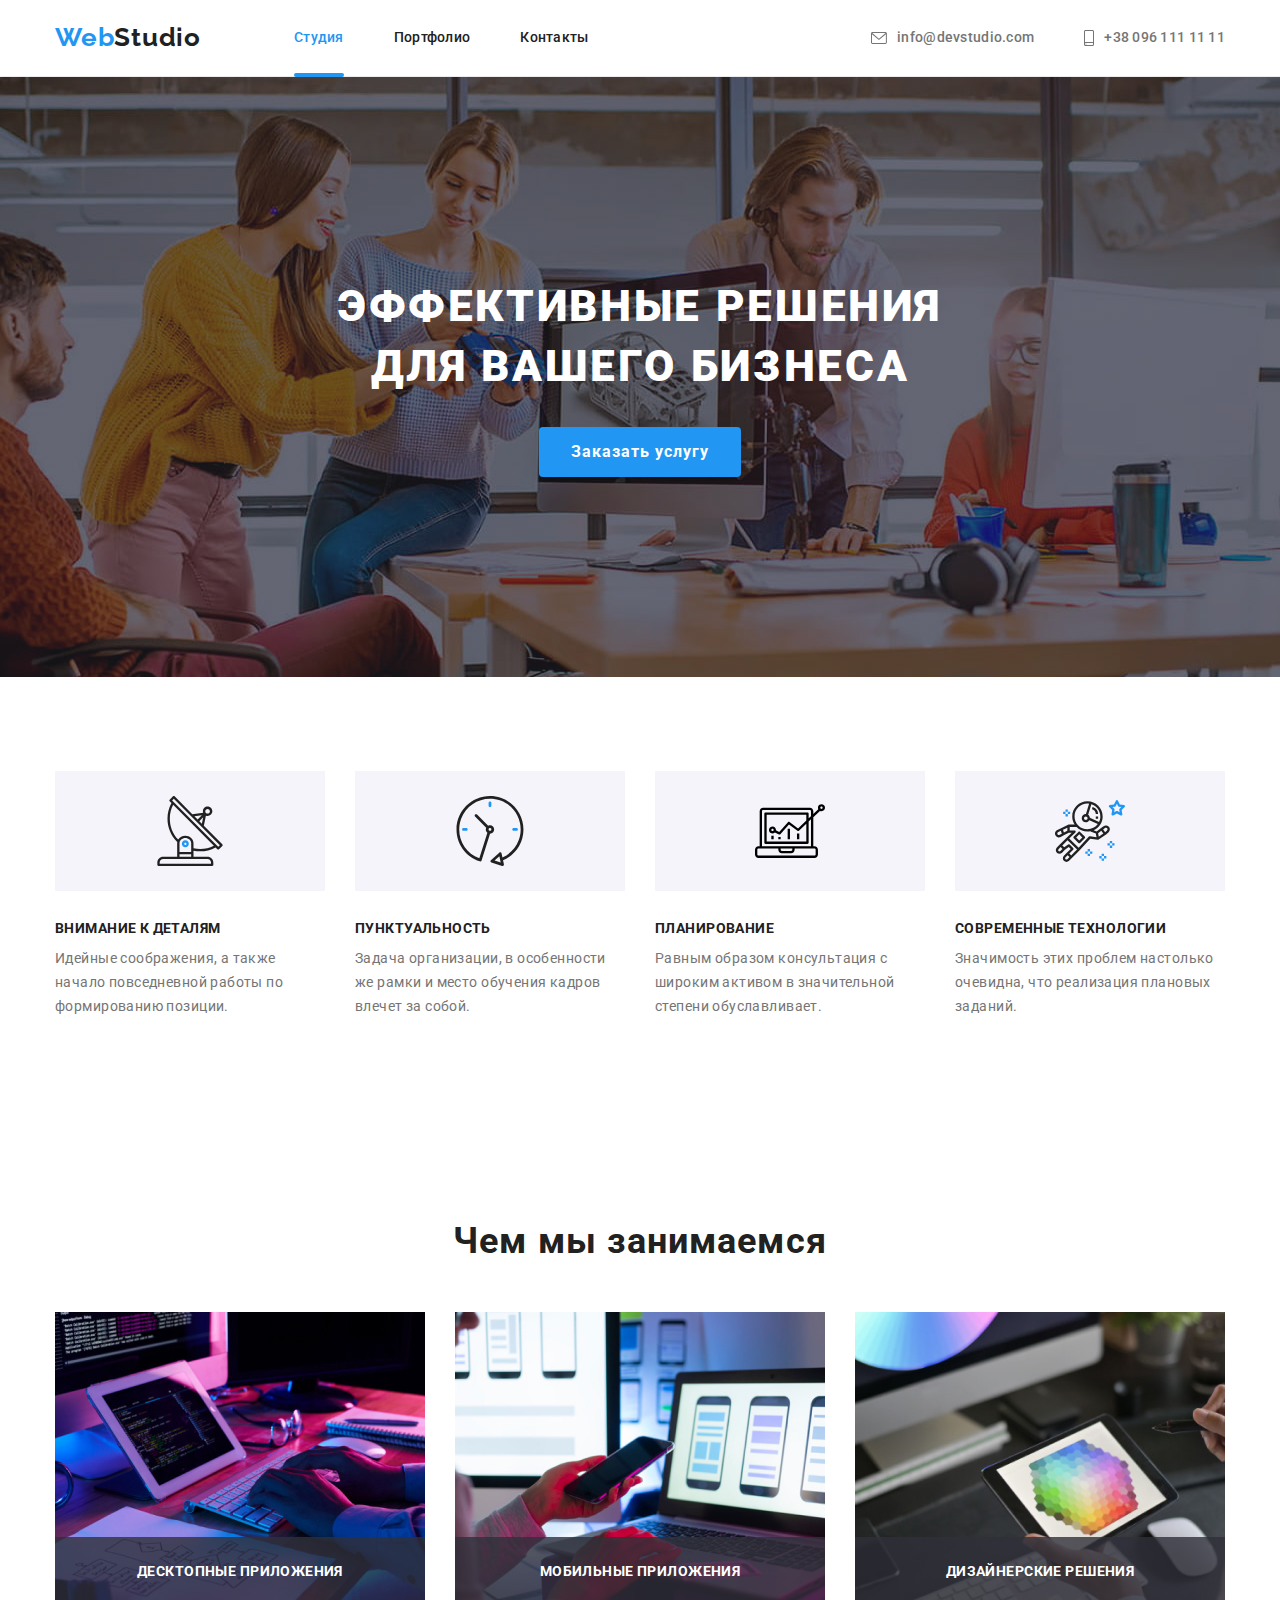
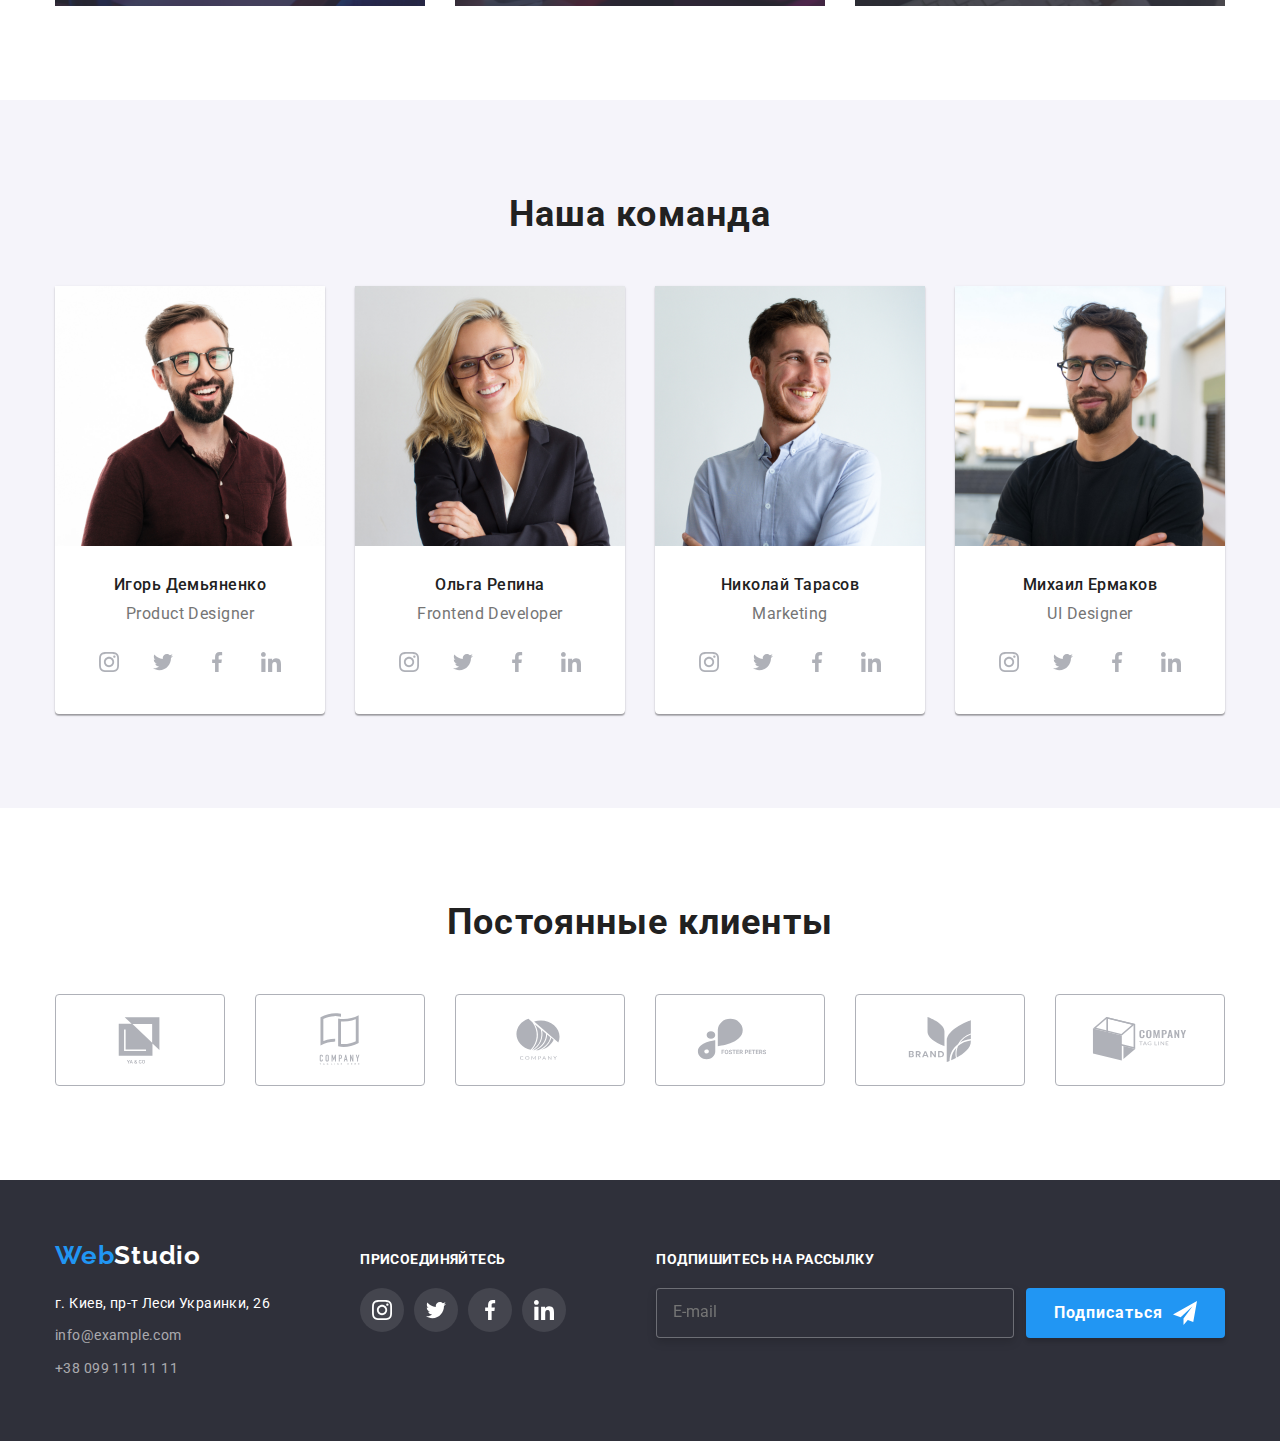
==== index.html @ 3c1f1d83 "Change 2" ====
<!DOCTYPE html>
<html lang="ru">
  <head>
    <meta charset="UTF-8" />
    <meta http-equiv="X-UA-Compatible" content="IE=edge" />
    <meta name="viewport" content="width=device-width, initial-scale=1.0" />

    <title>Web Studio</title>
    <link
      href="https://fonts.googleapis.com/css2?family=Raleway:wght@700&family=Roboto:wght@400;500;700;900&display=swap"
      rel="stylesheet"
    />
    <link rel="preconnect" href="https://fonts.gstatic.com" crossorigin />
    <link
      rel="stylesheet"
      href="https://cdnjs.cloudflare.com/ajax/libs/modern-normalize/1.0.0/modern-normalize.min.css"
    />
    <link rel="stylesheet" href="./style/style.css" />
  </head>
  <body>
    <!--Шапка сайту-->
    <header class="header">
      <div class="container container-header">
        <nav class="header-nav">
          <a class="header-nav__logo" href="./index.html"
            ><span class="header-nav_accent">Web</span>Studio</a
          >
          <ul class="header-menu__list">
            <li class="header-menu__item">
              <a
                class="header-menu__link header-menu__link--current"
                href="./index.html"
                >Студия</a
              >
            </li>
            <li class="header-menu__item">
              <a class="header-menu__link" href="./portfolio.html">Портфолио</a>
            </li>
            <li class="header-menu__item">
              <a class="header-menu__link" href="">Контакты</a>
            </li>
          </ul>
        </nav>
        <ul class="header-contacts">
          <li class="headers-contacts__item">
            <a class="headers-contacts__link" href="mailto:info@devstudio.com">
              <svg class="headers-contacts__icon" width="16px" height="12px">
                <use href="./images/sprite.svg#icon-envelope"></use>
              </svg>
              info@devstudio.com
            </a>
          </li>
          <li class="headers-contacts__item">
            <a class="headers-contacts__link" href="tel:+380961111111">
              <svg class="headers-contacts__icon" width="10" height="16">
                <use href="./images/sprite.svg#icon-smartphone"></use>
              </svg>
              +38 096 111 11 11
            </a>
          </li>
        </ul>
      </div>
    </header>
    <!--Контентная часть сайту-->
    <main>
      <!--Hero-->
      <section class="section-hero">
        <div class="container">
          <h1 class="hero__title">
            Эффективные решения<br />
            для вашего бизнеса
          </h1>
          <button data-modal-open class="hero__button" type="button">
            Заказать услугу
          </button>
        </div>
      </section>
      <!--Особенности-->
      <section class="section features">
        <div class="container">
          <h2 class="features__title features__title--hidden">Особенности</h2>
          <ul class="features-list">
            <li class="features-list__item">
              <div class="container-wrapper">
                <svg class="container-wrapper__icon" width="70px" height="70px">
                  <use href="./images/sprite.svg#icon-antenna"></use>
                </svg>
              </div>
              <h3 class="features-list__title">Внимание к деталям</h3>
              <p class="features-list__description">
                Идейные соображения, а также начало повседневной работы по
                формированию позиции.
              </p>
            </li>
            <li class="features-list__item">
              <div class="container-wrapper">
                <svg class="container-wrapper__icon" width="70px" height="70px">
                  <use href="./images/sprite.svg#icon-clock"></use>
                </svg>
              </div>
              <h3 class="features-list__title">Пунктуальность</h3>
              <p class="features-list__description">
                Задача организации, в особенности же рамки и место обучения
                кадров влечет за собой.
              </p>
            </li>
            <li class="features-list__item">
              <div class="container-wrapper">
                <svg class="container-wrapper__icon" width="70px" height="70px">
                  <use href="./images/sprite.svg#icon-diagram"></use>
                </svg>
              </div>
              <h3 class="features-list__title">Планирование</h3>
              <p class="features-list__description">
                Равным образом консультация с широким активом в значительной
                степени обуславливает.
              </p>
            </li>
            <li class="features-list__item">
              <div class="container-wrapper">
                <svg class="container-wrapper__icon" width="70px" height="70px">
                  <use href="./images/sprite.svg#icon-astronaut"></use>
                </svg>
              </div>
              <h3 class="features-list__title">Современные технологии</h3>
              <p class="features-list__description">
                Значимость этих проблем настолько очевидна, что реализация
                плановых заданий.
              </p>
            </li>
          </ul>
        </div>
      </section>
      <!--Чем мы занимаемся-->
      <section class="section activity">
        <div class="container">
          <h2 class="activity__title">Чем мы занимаемся</h2>
          <ul class="activity-list">
            <li class="activity-list__item">
              <div class="activity-list__wrapper">
                <img
                  class="activity-list__thumb"
                  src="./images/box1.jpg"
                  alt="верстка сайту"
                  width="370"
                />
                <p class="activity-list__text">Десктопные приложения</p>
              </div>
            </li>
            <li class="activity-list__item">
              <div class="activity-list__wrapper">
                <img
                  class="activity-list__thumb"
                  src="./images/box2.jpg"
                  alt="адаптивність сайту"
                  width="370"
                />
                <p class="activity-list__text">Мобильные приложения</p>
              </div>
            </li>
            <li class="activity-list__item">
              <div class="activity-list__wrapper">
                <img
                  class="activity-list__thumb"
                  src="./images/box3.jpg"
                  alt="дизайн сайту"
                  width="370"
                />
                <p class="activity-list__text">Дизайнерские решения</p>
              </div>
            </li>
          </ul>
        </div>
      </section>
      <!--Наша команда-->
      <section class="section team">
        <div class="container">
          <h2 class="team__title">Наша команда</h2>
          <ul class="team-members-list">
            <li class="team-members-list__item">
              <img
                src="./images/employee1.jpg"
                alt="Перший працівник"
                width="270"
                class="team-members-list__pic"
              />
              <div class="team-members-information-block">
                <h3 class="team-members-information-block__name">
                  Игорь Демьяненко
                </h3>
                <p class="team-members-information-block__pos">
                  Product Designer
                </p>
                <ul class="team-members-social-net-list">
                  <li class="team-members-social-net-list__item">
                    <a class="team-members-social-net-list__link" href="#">
                      <svg class="team-members-social-net-list__icon">
                        <use href="./images/sprite.svg#icon-instagram"></use>
                      </svg>
                    </a>
                  </li>
                  <li class="team-members-social-net-list__item">
                    <a class="team-members-social-net-list__link" href="#">
                      <svg class="team-members-social-net-list__icon">
                        <use href="./images/sprite.svg#icon-twitter"></use>
                      </svg>
                    </a>
                  </li>
                  <li class="team-members-social-net-list__item">
                    <a class="team-members-social-net-list__link" href="#">
                      <svg class="team-members-social-net-list__icon">
                        <use href="./images/sprite.svg#icon-facebook"></use>
                      </svg>
                    </a>
                  </li>
                  <li class="team-members-social-net-list__item">
                    <a class="team-members-social-net-list__link" href="#">
                      <svg class="team-members-social-net-list__icon">
                        <use href="./images/sprite.svg#icon-linkedin"></use>
                      </svg>
                    </a>
                  </li>
                </ul>
              </div>
            </li>
            <li class="team-members-list__item">
              <img
                src="./images/employee2.jpg"
                alt="Другий працівник"
                width="270"
                class="team-members-list__pic"
              />
              <div class="team-members-information-block">
                <h3 class="team-members-information-block__name">
                  Ольга Репина
                </h3>
                <p class="team-members-information-block__pos">
                  Frontend Developer
                </p>
                <ul class="team-members-social-net-list">
                  <li class="team-members-social-net-list__item">
                    <a class="team-members-social-net-list__link" href="#">
                      <svg class="team-members-social-net-list__icon">
                        <use href="./images/sprite.svg#icon-instagram"></use>
                      </svg>
                    </a>
                  </li>
                  <li class="team-members-social-net-list__item">
                    <a class="team-members-social-net-list__link" href="#">
                      <svg class="team-members-social-net-list__icon">
                        <use href="./images/sprite.svg#icon-twitter"></use>
                      </svg>
                    </a>
                  </li>
                  <li class="team-members-social-net-list__item">
                    <a class="team-members-social-net-list__link" href="#">
                      <svg class="team-members-social-net-list__icon">
                        <use href="./images/sprite.svg#icon-facebook"></use>
                      </svg>
                    </a>
                  </li>
                  <li class="team-members-social-net-list__item">
                    <a class="team-members-social-net-list__link" href="#">
                      <svg class="team-members-social-net-list__icon">
                        <use href="./images/sprite.svg#icon-linkedin"></use>
                      </svg>
                    </a>
                  </li>
                </ul>
              </div>
            </li>
            <li class="team-members-list__item">
              <img
                src="./images/employee3.jpg"
                alt="Третій працівник"
                width="270"
                class="team-members-list__pic"
              />
              <div class="team-members-information-block">
                <h3 class="team-members-information-block__name">
                  Николай Тарасов
                </h3>
                <p class="team-members-information-block__pos">Marketing</p>
                <ul class="team-members-social-net-list">
                  <li class="team-members-social-net-list__item">
                    <a class="team-members-social-net-list__link" href="#">
                      <svg class="team-members-social-net-list__icon">
                        <use href="./images/sprite.svg#icon-instagram"></use>
                      </svg>
                    </a>
                  </li>
                  <li class="team-members-social-net-list__item">
                    <a class="team-members-social-net-list__link" href="#">
                      <svg class="team-members-social-net-list__icon">
                        <use href="./images/sprite.svg#icon-twitter"></use>
                      </svg>
                    </a>
                  </li>
                  <li class="team-members-social-net-list__item">
                    <a class="team-members-social-net-list__link" href="#">
                      <svg class="team-members-social-net-list__icon">
                        <use href="./images/sprite.svg#icon-facebook"></use>
                      </svg>
                    </a>
                  </li>
                  <li class="team-members-social-net-list__item">
                    <a class="team-members-social-net-list__link" href="#">
                      <svg class="team-members-social-net-list__icon">
                        <use href="./images/sprite.svg#icon-linkedin"></use>
                      </svg>
                    </a>
                  </li>
                </ul>
              </div>
            </li>
            <li class="team-members-list__item">
              <img
                src="./images/employee4.jpg"
                alt="Четвертий працівник"
                width="270"
                class="team-members-list__pic"
              />
              <div class="team-members-information-block">
                <h3 class="team-members-information-block__name">
                  Михаил Ермаков
                </h3>
                <p class="team-members-information-block__pos">UI Designer</p>
                <ul class="team-members-social-net-list">
                  <li class="team-members-social-net-list__item">
                    <a class="team-members-social-net-list__link" href="#">
                      <svg class="team-members-social-net-list__icon">
                        <use href="./images/sprite.svg#icon-instagram"></use>
                      </svg>
                    </a>
                  </li>
                  <li class="team-members-social-net-list__item">
                    <a class="team-members-social-net-list__link" href="#">
                      <svg class="team-members-social-net-list__icon">
                        <use href="./images/sprite.svg#icon-twitter"></use>
                      </svg>
                    </a>
                  </li>
                  <li class="team-members-social-net-list__item">
                    <a class="team-members-social-net-list__link" href="#">
                      <svg class="team-members-social-net-list__icon">
                        <use href="./images/sprite.svg#icon-facebook"></use>
                      </svg>
                    </a>
                  </li>
                  <li class="team-members-social-net-list__item">
                    <a class="team-members-social-net-list__link" href="#">
                      <svg class="team-members-social-net-list__icon">
                        <use href="./images/sprite.svg#icon-linkedin"></use>
                      </svg>
                    </a>
                  </li>
                </ul>
              </div>
            </li>
          </ul>
        </div>
      </section>
      <!-- Постоянные клиенты -->
      <section class="section clients">
        <div class="container">
          <h2 class="clients__title">Постоянные клиенты</h2>
          <ul class="clients-list">
            <li class="client-list__item">
              <a class="client-list__link" href="#">
                <svg class="client-list__icon" width="106px" height="60px">
                  <use href="./images/sprite.svg#icon-Logo-1"></use>
                </svg>
              </a>
            </li>
            <li class="client-list__item">
              <a class="client-list__link" href="#">
                <svg class="client-list__icon" width="106px" height="60px">
                  <use href="./images/sprite.svg#icon-Logo-2"></use>
                </svg>
              </a>
            </li>
            <li class="client-list__item">
              <a class="client-list__link" href="#">
                <svg class="client-list__icon" width="106px" height="60px">
                  <use href="./images/sprite.svg#icon-Logo-3"></use>
                </svg>
              </a>
            </li>
            <li class="client-list__item">
              <a class="client-list__link" href="#">
                <svg class="client-list__icon" width="106px" height="60px">
                  <use href="./images/sprite.svg#icon-Logo-4"></use>
                </svg>
              </a>
            </li>
            <li class="client-list__item">
              <a class="client-list__link" href="#">
                <svg class="client-list__icon" width="106px" height="60px">
                  <use href="./images/sprite.svg#icon-Logo-5"></use>
                </svg>
              </a>
            </li>
            <li class="client-list__item">
              <a class="client-list__link" href="#">
                <svg class="client-list__icon" width="106px" height="60px">
                  <use href="./images/sprite.svg#icon-Logo-6"></use>
                </svg>
              </a>
            </li>
          </ul>
        </div>
      </section>
    </main>
    <!-- Футер -->
    <footer>
      <div class="container footer-container">
        <div class="footer-contacts">
          <a class="footer-logo" href="./index.html"><span>Web</span>Studio</a>
          <address class="footer-adress">
            <a
              class="footer-adress-link"
              href="https://www.google.com/maps/place/%D0%B1%D1%83%D0%BB%D1%8C%D0%B2%D0%B0%D1%80+%D0%9B%D0%B5%D1%81%D1%96+%D0%A3%D0%BA%D1%80%D0%B0%D1%97%D0%BD%D0%BA%D0%B8,+26,+%D0%9A%D0%B8%D1%97%D0%B2,+%D0%A3%D0%BA%D1%80%D0%B0%D1%97%D0%BD%D0%B0,+02000/@50.4262439,30.5374973,17.52z/data=!4m5!3m4!1s0x40d4cf0e033ecbe9:0x57a4dffefec77da0!8m2!3d50.4265807!4d30.5383858"
              target="_blank"
            >
              г. Киев, пр-т Леси Украинки, 26</a
            >
          </address>
          <ul class="footer-list">
            <li class="footer-item">
              <a class="footer-email" href="mailto:info@example.com"
                >info@example.com</a
              >
            </li>
            <li class="footer-item">
              <a class="footer-tel" href="tel:+380991111111"
                >+38 099 111 11 11</a
              >
            </li>
          </ul>
        </div>
        <div class="footer-social-container">
          <h2 class="footer-social-title">Присоединяйтесь</h2>
          <ul class="footer-contacts-list">
            <li class="footer-icon">
              <a href="#">
                <svg class="insta-footer">
                  <use href="./images/sprite.svg#icon-instagram"></use>
                </svg>
              </a>
            </li>
            <li class="footer-icon">
              <a href="#">
                <svg class="twit-footer">
                  <use href="./images/sprite.svg#icon-twitter"></use>
                </svg>
              </a>
            </li>
            <li class="footer-icon">
              <a href="#">
                <svg class="fb-footer">
                  <use href="./images/sprite.svg#icon-facebook"></use>
                </svg>
              </a>
            </li>
            <li class="footer-icon">
              <a href="#">
                <svg class="link-footer">
                  <use href="./images/sprite.svg#icon-linkedin"></use>
                </svg>
              </a>
            </li>
          </ul>
        </div>
        <div class="footer-form-container">
          <form name="newsletter-form" class="footer-form">
            <strong class="footer-title-email">Подпишитесь на рассылку</strong>
            <div class="input-submit-container">
              <input
                class="footer-form-input"
                id="email"
                type="email"
                name="mail"
                placeholder="E-mail"
              />
              <button type="submit" class="footer-form-button">
                Подписаться
                <svg class="footer-form-svg" width="24px" height="24px">
                  <use href="./images/sprite.svg#icon-send"></use>
                </svg>
              </button>
            </div>
          </form>
        </div>
      </div>
    </footer>
    <div data-modal class="backdrop is-hidden">
      <div class="backdrop-modal">
        <button data-modal-close class="backdrop-close-button">
          <svg class="backdrop-modal-close-icon" width="18px" height="18px">
            <use href="./images/sprite.svg#icon-close-icon"></use>
          </svg>
        </button>
        <form class="modal-form" name="modal-form">
          <strong class="modal-form-title">
            Оставьте свои данные, мы вам перезвоним
          </strong>
          <div class="form-field">
            <label for="name" class="modal-form-label">Имя</label>
            <input class="name-form" type="text" name="name" id="name" />
            <svg class="modal-svg-person" width="18px" height="18px">
              <use href="./images/sprite.svg#icon-person-modal"></use>
            </svg>
          </div>
          <div class="form-field">
            <label for="tel" class="modal-form-label">Телефон</label>
            <input class="tel-form" type="tel" name="telephone" id="tel" />
            <svg class="modal-svg-tel" width="18px" height="18px">
              <use href="./images/sprite.svg#icon-phone-modal"></use>
            </svg>
          </div>
          <div class="form-field">
            <label for="mail" class="modal-form-label">Почта</label>
            <input class="email-form" type="email" name="email" id="mail" />
            <svg class="modal-svg-email" width="18px" height="18px">
              <use href="./images/sprite.svg#icon-email-modal"></use>
            </svg>
          </div>
          <div class="form-field">
            <label for="comment" class="modal-form-label">Коментарий</label>
            <textarea
              name="comment"
              rows="5"
              placeholder="Введите текст"
              id="comment"
              class="modal-form-textarea"
            ></textarea>
          </div>
          <div class="modal-form-checkbox">
            <label class="checkbox-policy-agreement">
              <input class="checkbox-policy" type="checkbox" name="policy" />
              <svg class="checkbox-icon-svg" width="16px" height="15px">
                <use href="./images/sprite.svg#icon-check"></use>
              </svg>
              Соглашаюсь с рассылкой и принимаю&nbsp;
              <a class="policy-agreement-link" href="#"> Условия договора</a>
            </label>
          </div>
          <button type="submit" class="modal-form-button">Отправить</button>
        </form>
      </div>
    </div>
    <script src="./js/modal.js"></script>
  </body>
</html>
---- style/style.css ----
html {
    box-sizing: border-box;
}

*,
*::after,
*::before {
    box-sizing: inherit;
}

/* Стили для обнуления верхних отступов у элементов */
h1,
h2,
h3,
h4,
h5,
h6,
p {
    margin-top: 0;
}

/* Класс для обнуления базовых свойств у списков (ul) */
ul {
    list-style: none;
    padding-left: 0;
    margin: 0;
}

/* Класс для обнуления базовых свойств у ссылок */
a {
    text-decoration: none;
    color: inherit;
}

/* Свойства для корректного отображения картинок */
img {
    display: block;
    max-width: 100%;
    height: auto;
}

/* Свойства для обнуления курсива у address */
address {
    font-style: normal;
}
  
:root{
    --main-txt-color: #212121;
    --dark-blue-txt-color: #0f4877;
    --light-blue-txt-color: #2196F3;
    --medium-light-blue-color: #188ce8;
    --grey-color: #757575;
    --white-color: #ffffff;
    --dark-white-color: #cecece;
    --dark-grey-color: #2F303A;
    --light-grey-color: #f5f4fA;
    --container-width: 1200px;
    --svg-color: #afb1b8;
    --black-color: #000000;
    --transition-timing-function: cubic-bezier(0.4, 0, 0.2, 1);
    --overlay-potfolio-card-bg-color: rgba(33, 150, 243, 0.9);
}

body{
    font-family:'Roboto', 'Verdana';
    color: var(--main-txt-color);
}

/* GLOBAL SECTION */

.section {
    padding: 94px 0;
}

/* GLOBAL CONTAINER */

.container{
    width: var(--container-width);
    margin: 0 auto;
    padding: 0 15px;
}

/* HEADER */

.header{
    border-bottom: 1px solid #ECECEC;
}

.container-header{
    display: flex;
    justify-content: space-between;
    align-items: center;
}

.header-nav{
    display: flex;
    align-items: center;
}

.header-nav__logo{
    text-decoration: none;
    font-family: 'Raleway', 'Verdana';
    font-weight: 700;
    font-size: 26px;
    line-height: 1.2;
    letter-spacing: 0.03em;
    color: var(--main-txt-color);
}

.header-nav_accent{
    color: var(--light-blue-txt-color);
}

.header-menu__list{
    display: flex;
    gap: 50px;
    margin-left: 93px;
    list-style: none;
    font-weight: 500;
    font-size: 14px;
    line-height: 1.14;
    letter-spacing: 0.02em;
}

.header-menu__link{
    display: block;
    padding: 30px 0;
    color: var(--main-txt-color);
    transition: color 250ms var(--transition-timing-function);
}

.header-menu__link--current{
    position: relative;
    color: var(--light-blue-txt-color);
}
    
.header-menu__link--current:after{
    content: "";
    position: absolute;
    bottom: -1px;
    left: 0;
    height: 4px;
    width: 100%;
    border-radius: 2px;
    background-color: var(--light-blue-txt-color);
}

.header-menu__link:hover,
.header-menu__link:focus{
    color: var(--light-blue-txt-color);
}

.header-menu__link:active{
    color: var(--dark-blue-txt-color);
}

.header-contacts{
    display: flex;
    align-items: center;
}

.headers-contacts__item{
    margin-right: 50px;
}

.headers-contacts__item:last-child{
    margin-right: 0;
}

.headers-contacts__link{
    display: flex;
    align-items: center;
    text-decoration: none;
    font-weight: 500;
    font-size: 14px;
    line-height: 1.14;
    letter-spacing: 0.02em;
    color: var(--grey-color);
    transition: color 250ms var(--transition-timing-function);
}

.headers-contacts__link:hover,
.headers-contacts__link:focus{
    color: var(--light-blue-txt-color);
    fill: var(--light-blue-txt-color);
}

.headers-contacts__link:active{
    color: var(--dark-blue-txt-color);
    fill: var(----dark-blue-txt-color);
}

.headers-contacts__icon{
    margin-right: 10px;
    fill: currentColor;
}

/* MAIN */

/* HERO SECTION */

.section-hero{
    max-width: 1600px;
    height: 600px;
    padding: 200px 0;
    margin: 0 auto;
    background-image:
    linear-gradient(to right, rgba(47, 48, 58, 0.4), rgba(47, 48, 58, 0.4)),
    url(../images/hero-bgimg.jpg);
    background-color: #2F303A;
    background-size: cover;
    background-position: center;
    background-repeat: no-repeat;
}

.hero__title{
    margin-bottom: 30px;
    text-align: center;
    text-transform: uppercase;
    font-weight: 900;
    font-size: 44px;
    line-height: 1.36;
    letter-spacing: 0.06em;
    color: var(--white-color);
}

.hero__button{
    display: block;
    margin: 0 auto;
    padding: 10px 32px 10px 32px;
    border: none;
    border-radius: 4px;
    font-family: inherit;
    cursor: pointer;
    letter-spacing: 0.06em;
    font-weight: 700;
    font-size: 16px;
    line-height: 1.88;
    background: var(--light-blue-txt-color);
    box-shadow: 0px 4px 4px rgba(0, 0, 0, 0.15);
    color: var(--white-color);
    transition: background-color 250ms var(--transition-timing-function), color 250ms var(--transition-timing-function);
}

.hero__button:hover,
.hero__button:focus{
    background-color: var(--medium-light-blue-color);
}

.hero__button:active{
    background-color: var(--dark-blue-txt-color);
}

/* FEATURES SECTION */

.features__title--hidden{
    position: absolute;
    width: 1px;
    height: 1px;
    margin: -1px;
    border: 0;
    padding: 0;
    white-space: nowrap;
    clip-path: inset(100%);
    clip: rect(0 0 0 0);
    overflow: hidden;
}

.features-list{
    display: flex;
    justify-content: center;
}

.features-list__item{
    width: 275px;
}

.features-list__item + .features-list__item{
    margin-left: 30px;
}

.container-wrapper{
    display: flex;
    justify-content: center;
    align-items: center;
    width: 270px;
    height: 120px;
    margin-bottom: 30px;
    background-color: #F5F4FA;
}

.features-list__title{
    margin-bottom: 10px;
    text-transform: uppercase;
    font-size: 14px;
    line-height: 1.14;
    letter-spacing: 0.03em;
}

.features-list__description{
    font-size: 14px;
    line-height: 1.71;
    letter-spacing: 0.03em;
    color: var(--grey-color);
}

/* ACTIVITY SECTION */

.activity__title{
    text-align: center;
    margin-bottom: 50px;
    font-weight: 700;
    font-size: 36px;
    line-height: 1.16;
    letter-spacing: 0.03em;
}

.activity-list{
    display: flex;
    justify-content: space-between;
}

.activity-list__wrapper{
    position: relative;
}

.activity-list__text{
    position: absolute;
    bottom: 0;
    width: 100%;
    padding: 27px 0 27px 0;
    margin: 0;
    text-transform: uppercase;
    text-align: center;
     font-family: 'Roboto', sans-serif;
    font-weight: 700;
    font-size: 14px;
    line-height: 1.14;
    letter-spacing: 0.03em;
    color: var(--white-color);
    background: rgba(47, 48, 58, 0.8);
}


/* TEAM SECTION */

.team{
    background-color: var(--light-grey-color);
}

.team__title {
    margin-bottom: 50px;
    text-align: center;
    font-weight: 700;
    font-size: 36px;
    line-height: 1.16;
    letter-spacing: 0.03em;
    color: var(--main-txt-color);
}

.team-members-list{
    display: flex;
    justify-content: space-between;
}

.team-members-list__item{
    border-radius: 0px 0px 4px 4px;
    background-color: var(--white-color);
    box-shadow: 0px 1px 3px rgba(0, 0, 0, 0.12), 0px 1px 1px rgba(0, 0, 0, 0.14), 0px 2px 1px rgba(0, 0, 0, 0.2);
}

.team-members-information-block{
    padding: 30px 0 30px 0;
}

.team-members-information-block__name{
    text-align: center;
    margin-bottom: 10px;
    font-weight: 500;
    font-size: 16px;
    line-height: 1.18;
    letter-spacing: 0.03em;
    color: var(--main-txt-color);
}

.team-members-information-block__pos{
    margin-bottom: 16px;
    text-align: center;
    font-size: 16px;
    line-height: 1.18;
    letter-spacing: 0.03em;
    color: var(--grey-color);
}


.team-members-social-net-list{
    display: flex;
    justify-content: center;
    align-items: center;
}

.team-members-social-net-list__item {
    margin-left: 10px;
}

.team-members-social-net-list__item:nth-child(1) {
    margin-left: 0;
}

.team-members-social-net-list__item:nth-child(4) {
    margin-right: 0;
}

.team-members-social-net-list__link{
    display: flex;
    justify-content: center;
    align-items: center;
    width: 44px;
    height: 44px;
    border-radius: 50%;
    color: var(--svg-color);
    transition: color 250ms var(--transition-timing-function),
    background-color 250ms var(--transition-timing-function);
}

.team-members-social-net-list__icon{
    width: 20px; 
    height: 20px;
    fill: currentColor;
}

.team-members-social-net-list__link:hover,
.team-members-social-net-list__link:focus{
    background-color: var(--light-blue-txt-color);
    color: var(--white-color);
}

.team-members-social-net-list__link:active{
    background-color: var(--dark-blue-txt-color);
    color: var(--dark-white-color);
}

/*REGULAR CLIENTS */

.clients{
    padding: 74px 0 94px 0;
    background-color: var(--white-color);
}

.clients__title{
    text-align: center;
    margin-bottom: 50px;
    font-weight: 700;
    font-size: 36px;
    line-height: 1.16;
    letter-spacing: 0.03em; 
}

.clients-list{
    display: flex;
    justify-content: space-between;
}

.client-list__link{
    display: flex;
    align-items: center;
    justify-content: center;
    border: 1px solid var(--svg-color);
    border-radius: 4px;
    width: 170px;
    height: 92px;
    color: var(--svg-color);
    transition: border-color 250ms var(--transition-timing-function), color 250ms var(--transition-timing-function);
}

.client-list__icon{
    fill: currentColor;
}

.client-list__link:hover,
.client-list__link:focus{
    border-color: var(--light-blue-txt-color);
    color: var(--light-blue-txt-color);
}

.client-list__link:active{
    border-color: var(--dark-blue-txt-color);
    color: var(--dark-blue-txt-color);
}

/* FOOTER */
footer{
    padding: 60px 0 60px 0;
    background-color: var(--dark-grey-color);
}

.footer-container{
    display: flex;
    align-items: baseline;
}

.footer-logo{
    display: inline-block;
    margin-bottom: 20px;
    text-decoration: none;
    font-family: 'Raleway', 'Verdana';
    font-weight: 700;
    font-size: 26px;
    line-height: 1.2;
    letter-spacing: 0.03em;
    color: var(--white-color);
}

.footer-logo span {
    color: var(--light-blue-txt-color);
}

.footer-adress{
    margin-bottom: 9px;
    font-style: unset;
    font-weight: 400;
    font-size: 14px;
    line-height: 24px;
    letter-spacing: 0.03em;
}

.footer-adress-link{
    color: var(--white-color);
    transition: color 250ms var(--transition-timing-function);
}

.footer-list{
    list-style: none;
    font-weight: 400;
    font-size: 14px;
    line-height: 1.7;
    letter-spacing: 0.03em;
}

.footer-item:not(:last-child){
    margin-bottom: 9px;
}

.footer-email{
    display: inline-block;
    text-decoration: none;
    color: rgba(255, 255, 255, 60%);
    transition: color 250ms var(--transition-timing-function);
}

.footer-tel{
    text-decoration: none;
    color: rgba(255, 255, 255, 60%);
    transition: color 250ms var(--transition-timing-function);
}

.footer-list a:hover,
.footer-list a:focus {
    color: var(--light-blue-txt-color)
}

.footer-list a:active {
    color: var(--dark-blue-txt-color);
}

.footer-social-container{
    margin-left: auto;
}

.footer-contacts-list{
    display: flex;
}

.footer-social-title{
    align-self: flex-end;
    margin-bottom: 20px;
    text-transform: uppercase;
    font-weight: 700;
    font-size: 14px;
    line-height: 1.14;
    letter-spacing: 0.03em;
    color: var(--white-color);
}

.footer-icon{
    margin-left: 10px;
}

.footer-icon:nth-child(1){
    margin-left: 0;
}

.footer-icon:nth-child(4){
    margin-right: 0;
}

.insta-footer, .fb-footer, .link-footer, .twit-footer{
    height: 20px;
    width: 20px;
    fill: currentColor;
}

.footer-contacts-list a{
    display: flex;
    justify-content: center;
    align-items: center;
    border-radius: 50%;
    width: 44px;
    height: 44px;
    color: var(--white-color);
    background-color: rgba(255, 255, 255, 0.1);
    transition: background-color 250ms var(--transition-timing-function);
}

.footer-contacts-list a:hover,
.footer-contacts-list a:focus{
    background-color: var(--light-blue-txt-color);
}

.footer-contacts-list a:active{
    background-color: var(--dark-blue-txt-color);
    fill: var(--dark-white-color);
}

/*    PORTFOLIO SECTION    */

/* FILTERS SECTION */
.section {
    padding: 94px 0;
}

.template-container {
    width: var(--container-width);
    padding: 0 15px;
    margin: 0 auto;
}

.template-title-hidden{
    display: none;
    text-align: center;
    font-weight: 700;
    font-size: 36px;
    line-height: 1.16;
    letter-spacing: 0.03em;
    color: var(--main-txt-color);
}

.filters-list{
    display: flex;
    justify-content: center;
    list-style: none;
    margin-bottom: 34px;
}

.filters-list-item{
    margin-left: 8px;
}

.filters-list-item:first-child{
    margin-left: 0;
}

.filters-list-button{
    padding: 6px 22px;
    border: none;
    border-radius: 4px;
    text-align: center;
    font-family: inherit;
    cursor: pointer;
    font-weight: 500;
    font-size: 16px;
    line-height: 1.6;
    color: var(--main-txt-color);
    background: var(--light-grey-color);
    transition: color 250ms var(--transition-timing-function),
                box-shadow 250ms var(--transition-timing-function),
                background-color 250ms var(--transition-timing-function);
}

.current-button{
    background-color: var(--medium-light-blue-color);
        color: var(--white-color);
        box-shadow: 0px 3px 1px rgba(0, 0, 0, 0.1),
            0px 1px 2px rgba(0, 0, 0, 0.08),
            0px 2px 2px rgba(0, 0, 0, 0.12);
}

.filters-list-button:hover,
.filters-list-button:focus{
    background-color: var(--medium-light-blue-color);
    color: var(--white-color);
    box-shadow: 0px 3px 1px rgba(0, 0, 0, 0.1), 
                0px 1px 2px rgba(0, 0, 0, 0.08), 
                0px 2px 2px rgba(0, 0, 0, 0.12);
}
    
.filters-list-button:active {
    background-color: var(--dark-blue-txt-color);
}

.template-title{
    text-align: center;
    font-weight: 700;
    font-size: 36px;
    line-height: 1.16;
    letter-spacing: 0.03em;
    color: var(--main-txt-color);
}

.template-list{
    display: flex;
    flex-wrap: wrap;
    margin-top: -30px;
    margin-left: -30px
}

.template-thumb{
    flex-basis: calc(100% / 3 - 30px);
    margin-top: 30px;
    margin-left: 30px;
}

.template-thumb-link{
    display: block;
    transition: box-shadow 250ms var(--transition-timing-function);
}

.template-thumb-link:hover,
.template-thumb-link:focus{
    box-shadow: 0px 1px 1px rgba(0, 0, 0, 0.12),
            0px 4px 4px rgba(0, 0, 0, 0.06),
            1px 4px 6px rgba(0, 0, 0, 0.16);
}

.card-text{
    padding: 20px 24px 4px 24px;
    border: 1px solid #EEEEEE;
    border-top-width: 0;
    width: 370px;
    background: #FFFFFF;
}

.template-thumb-container{
    position: relative;
    overflow: hidden;
}

.card-description{
    position: absolute;
    bottom: 0;
    top: 100%;
    width: 100%;
    height: auto;
    padding: 63px 24px 63px 24px;
    opacity: 1;
    background-color: var(--overlay-potfolio-card-bg-color);
    transition: 250ms var(--transition-timing-function);
}

.card-description-txt{
    font-weight: 400;
    font-size: 18px;
    line-height: 1.55;
    letter-spacing: 0.03em;
    color: var(--white-color);
}

.template-thumb-link:hover .card-description,
.template-thumb-link:focus .card-description{
    top: 0;
    right: 0;
    opacity: 1;
}

.template-list h3{
    margin-bottom: 4px;
    font-weight: 700;
    font-size: 18px;
    line-height: 2;
    letter-spacing: 0.06em;
    color: var(--main-txt-color);
}

.card-text p{
    margin-bottom: 20px;
    font-weight: 400;
    font-size: 16px;
    line-height: 1.8;
    letter-spacing: 0.03em;
    color: var(--grey-color);
}

/* BACKDROP */

.backdrop {
    position: fixed;
    top: 0;
    left: 0;
    width: 100%;
    height: 100%;
    background: rgba(0, 0, 0, 0.2);
    opacity: 1;
    transition:  opacity 250ms var(--transition-timing-function);
}

.backdrop.is-hidden {
    opacity: 0;
    pointer-events: none;
}

.backdrop-modal{
    position: absolute;
    top: 50%;
    left: 50%;
    min-width: 528px;
    min-height: 581px;
    transform: translate(-50%, -50%) scale(1);
    border-radius: 4px;
    background-color: var(--white-color);
    box-shadow: 0px 1px 3px rgba(0, 0, 0, 0.12), 
                0px 1px 1px rgba(0, 0, 0, 0.14), 
                0px 2px 1px rgba(0, 0, 0, 0.2);
}

.backdrop-close-button{
    display: flex;
    justify-content: center;
    align-items: center;
    position: absolute;
    top: 8px;
    right: 8px;
    width: 30px;
    height: 30px;
    border: 1px solid rgba(0, 0, 0, 0.1);
    border-radius: 50%;
    cursor: pointer;
    background-color: rgb(255, 255, 255);
    transition: opacity 250ms var(--transition-timing-function);
}

.backdrop-modal-close-icon{
    display: flex;
    justify-content: center;
    align-items: center;
    position: absolute;
    top: 50%;
    left: 50%;
    padding-top: 1px;
    transform: translate(-50%, -50%);
    fill: currentColor;
}

.backdrop-close-button:hover,
.backdrop-close-button:focus{
    color: var(--light-blue-txt-color);
}

.backdrop-close-button:active{
    color: var(--dark-blue-txt-color);
}

/* FOOTER FORM */

.footer-form-container{
    margin-left: auto;
}

.footer-form{
    display: flex;
    flex-direction: column;
}

.input-submit-container{
    display: flex;
}

.footer-form-input{
    min-width: 358px;
    padding: 0 0 0 16px;
    margin-right: 12px;
    border: 1px solid rgba(255, 255, 255, 0.3);
    border-radius: 4px;
    filter: drop-shadow(0px 4px 4px rgba(0, 0, 0, 0.15));
    color: var(--white-color);
    background-color: var(--dark-grey-color);
}

.footer-title-email{
    display: block;
    margin-bottom: 20px;
    font-weight: 700;
    font-size: 14px;
    line-height: 1.14;
    letter-spacing: 0.03em;
    text-transform: uppercase;
    color: var(--white-color);
}

.footer-form-button{
    display: flex;
    align-items: center;
    padding: 10px 28px 10px 28px;
    box-shadow: 0px 4px 4px rgba(0, 0, 0, 0.15);
    border: 0;
    border-radius: 4px;
    cursor: pointer;
    font-weight: 700;
    font-size: 16px;
    line-height: 1.875;
    letter-spacing: 0.06em;
    color: var(--white-color);
    background: var(--light-blue-txt-color);
    transition: background-color 250ms var(--transition-timing-function);
}

.footer-form-button:hover,
.footer-form-button:focus {
    background-color: var(--medium-light-blue-color);
}

.footer-form-button:active {
    background-color: var(--dark-blue-txt-color);
}

.footer-form-svg{
    margin-left: 10px;
    fill: currentColor;
}

/* MODAL FORM */

.modal-form{
    padding: 40px;
}

.modal-form-title{
    display: block;
    text-align: center;
    font-size: 20px;
    line-height: 1.15;
    letter-spacing: 0.03em;
    color: var(--black-color);
    margin-bottom: 12px;
}

.form-field{
    position: relative;
    display: flex;
    flex-direction: column;
    margin-bottom: 10px;
}

.form-field:nth-child(5){
    margin-bottom: 20px
}

.modal-svg-tel, .modal-svg-email, .modal-svg-person{
    display: inline-block;
    position: absolute;
    top: 50%;
    left: 12px;
    transition: fill 250ms var(--transition-timing-function);
}

.name-form, .tel-form, .email-form{
    height: 40px;
    padding: 0 0 0 42px;
    border: 1px solid rgba(33, 33, 33, 0.2);
    border-radius: 4px;
    transition: border-color 250ms var(--transition-timing-function);
}

.name-form:focus-within{
    border: 1px solid var(--light-blue-txt-color);
    outline-style: none;
}

.tel-form:focus-within{
    border: 1px solid var(--light-blue-txt-color);
    outline-style: none;
}

.email-form:focus-within{
    border: 1px solid var(--light-blue-txt-color);
    outline-style: none;
}

.form-field:focus-within > .modal-svg-person{
    fill: var(--light-blue-txt-color);
} 

.form-field:focus-within > .modal-svg-tel{
    fill: var(--light-blue-txt-color);
}

.form-field:focus-within > .modal-svg-email{
    fill: var(--light-blue-txt-color);
}

.modal-form-label{
    margin-bottom: 4px;
    font-weight: 400;
    font-size: 12px;
    line-height: 1.16;
    letter-spacing: 0.01em;
    color: var(--grey-color);
}

.modal-form-textarea{
    resize: none;
    height: 120px;
    padding: 12px 16px 12px 16px;
    border: 1px solid rgba(33, 33, 33, 0.2);
    border-radius: 4px;
    transition: border-color 250ms var(--transition-timing-function);
    font-size: 14px;
}

.modal-form-textarea:focus{
    border: 1px solid var(--light-blue-txt-color);
    outline-style: none;
}

.modal-form-textarea::placeholder{
    letter-spacing: 0.01em;
    color: rgba(117, 117, 117, 0.5);
}

.modal-form-checkbox{
    display: flex;
    justify-content: center;
    margin-bottom: 30px;
}

.checkbox-policy-agreement{
    display: flex;
    justify-content: center;
    align-items: center;
    font-weight: 400;
    font-size: 14px;
    line-height: 1.7;
    letter-spacing: 0.03em;
    color: #757575;
}

.checkbox-policy {
    appearance: none;
    -webkit-appearance: none;
    -moz-appearance: none;
}

.checkbox-icon-svg{ 
    margin-right: 7px;
    border: 2px solid var(--main-txt-color);
    border-radius: 2px;
    fill: var(--white-color);
    transition: 
    background-color 250ms var(--transition-timing-function),
    border-color 250ms var(--transition-timing-function),
    border-origin 250ms var(--transition-timing-function),
    background-image 250ms var(--transition-timing-function);
} 

.checkbox-policy:checked + .checkbox-icon-svg{
    background-color: var(--light-blue-txt-color);
    border: var(--light-blue-txt-color);
    border-radius: 2px;
    background-origin: border-box;
    background-position: center;
    background-size: contain;
}

.policy-agreement-link{
    display: inline-block;
    text-decoration: underline;
    text-decoration-skip-ink: none;
    font-weight: 400;
    font-size: 14px;
    line-height: 1.7;
    letter-spacing: 0.03em;
    color: var(--light-blue-txt-color);
}

.modal-form-button{
    display: flex;
    justify-content: center;
    border: 0;
    border-radius: 4px;
    padding: 10px 55px 10px 55px;
    margin: 0 auto;
    text-align: center;
    cursor: pointer;
    font-weight: 700;
    font-size: 16px;
    line-height: 1.875;
    letter-spacing: 0.06em;
    color: var(--white-color);
    background: var(--light-blue-txt-color);
    background: #2196F3;
    box-shadow: 0px 4px 4px rgba(0, 0, 0, 0.15);
    transition: background-color 250ms var(--transition-timing-function), color 250ms var(--transition-timing-function);
}

.modal-form-button:hover,
.modal-form-button:focus{
    background-color: var(--medium-light-blue-color);
}

.modal-form-button:active{
    background-color: var(--dark-blue-txt-color);
}
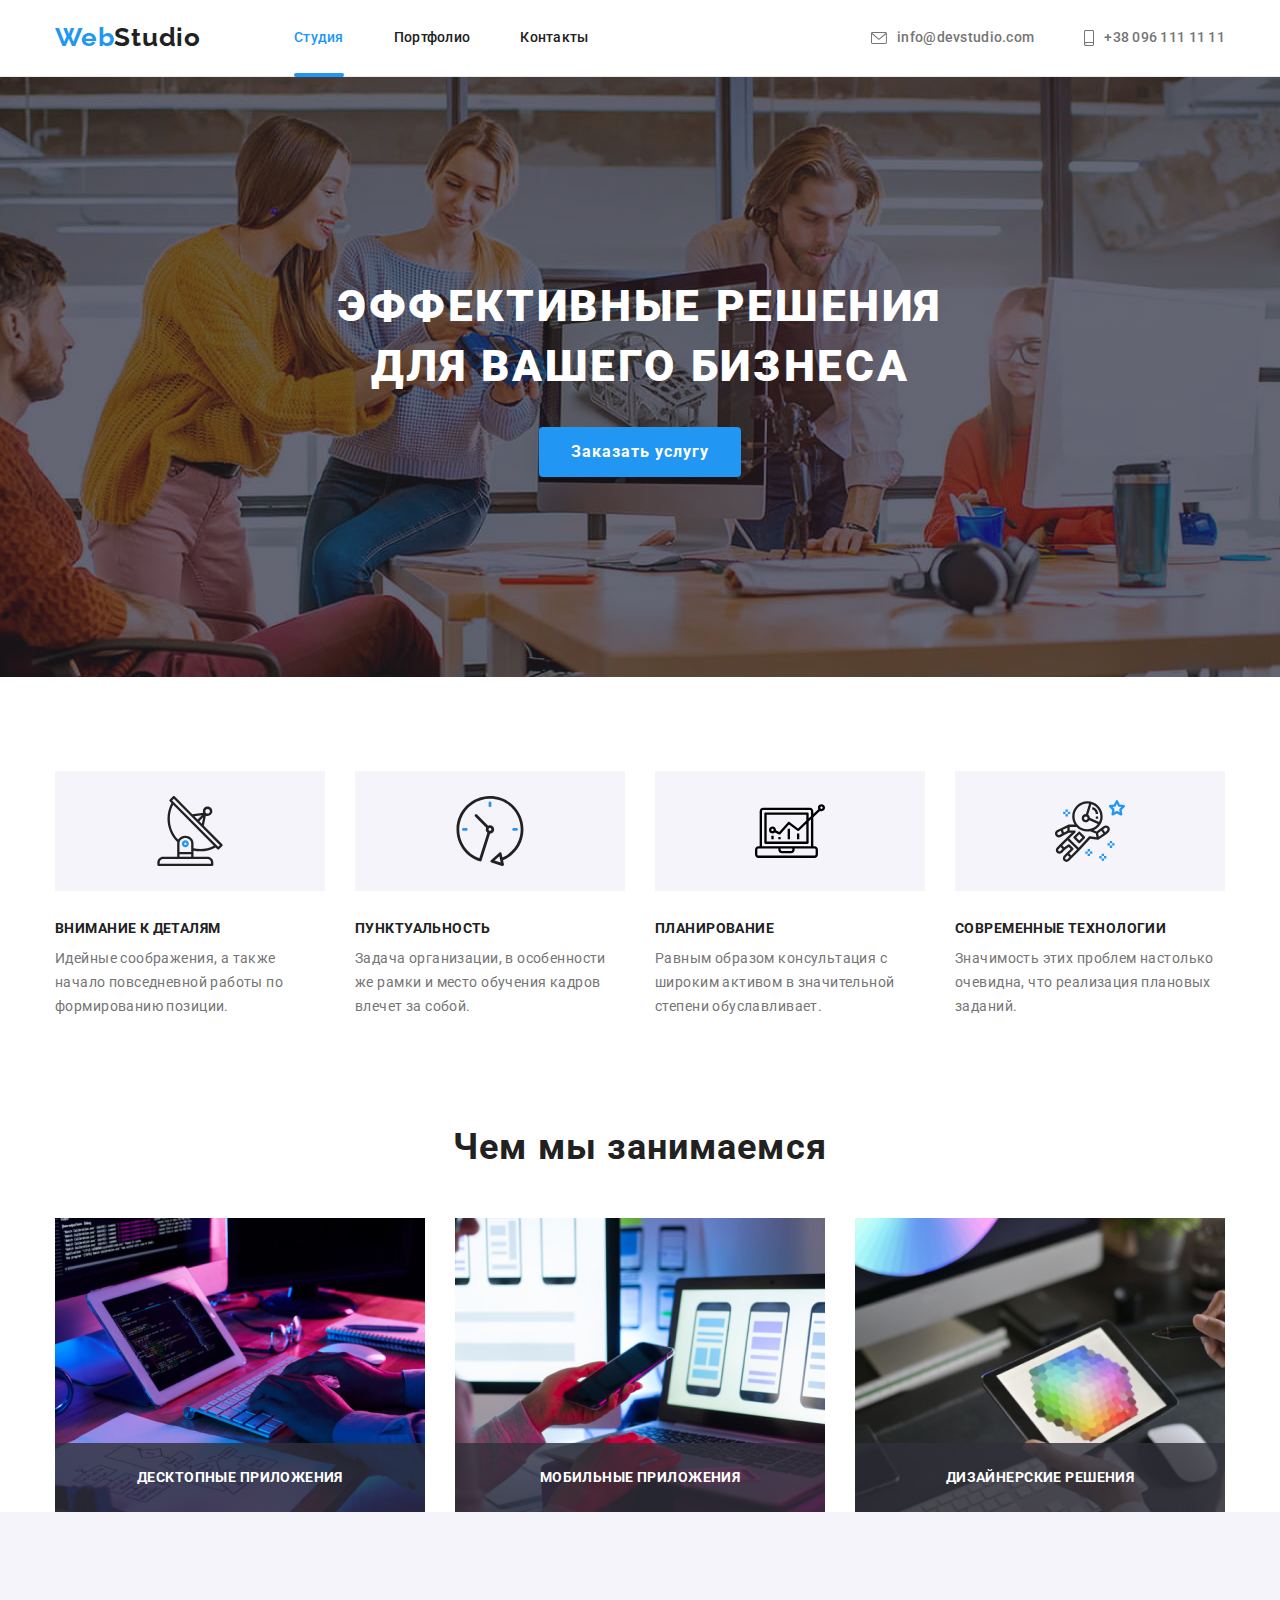
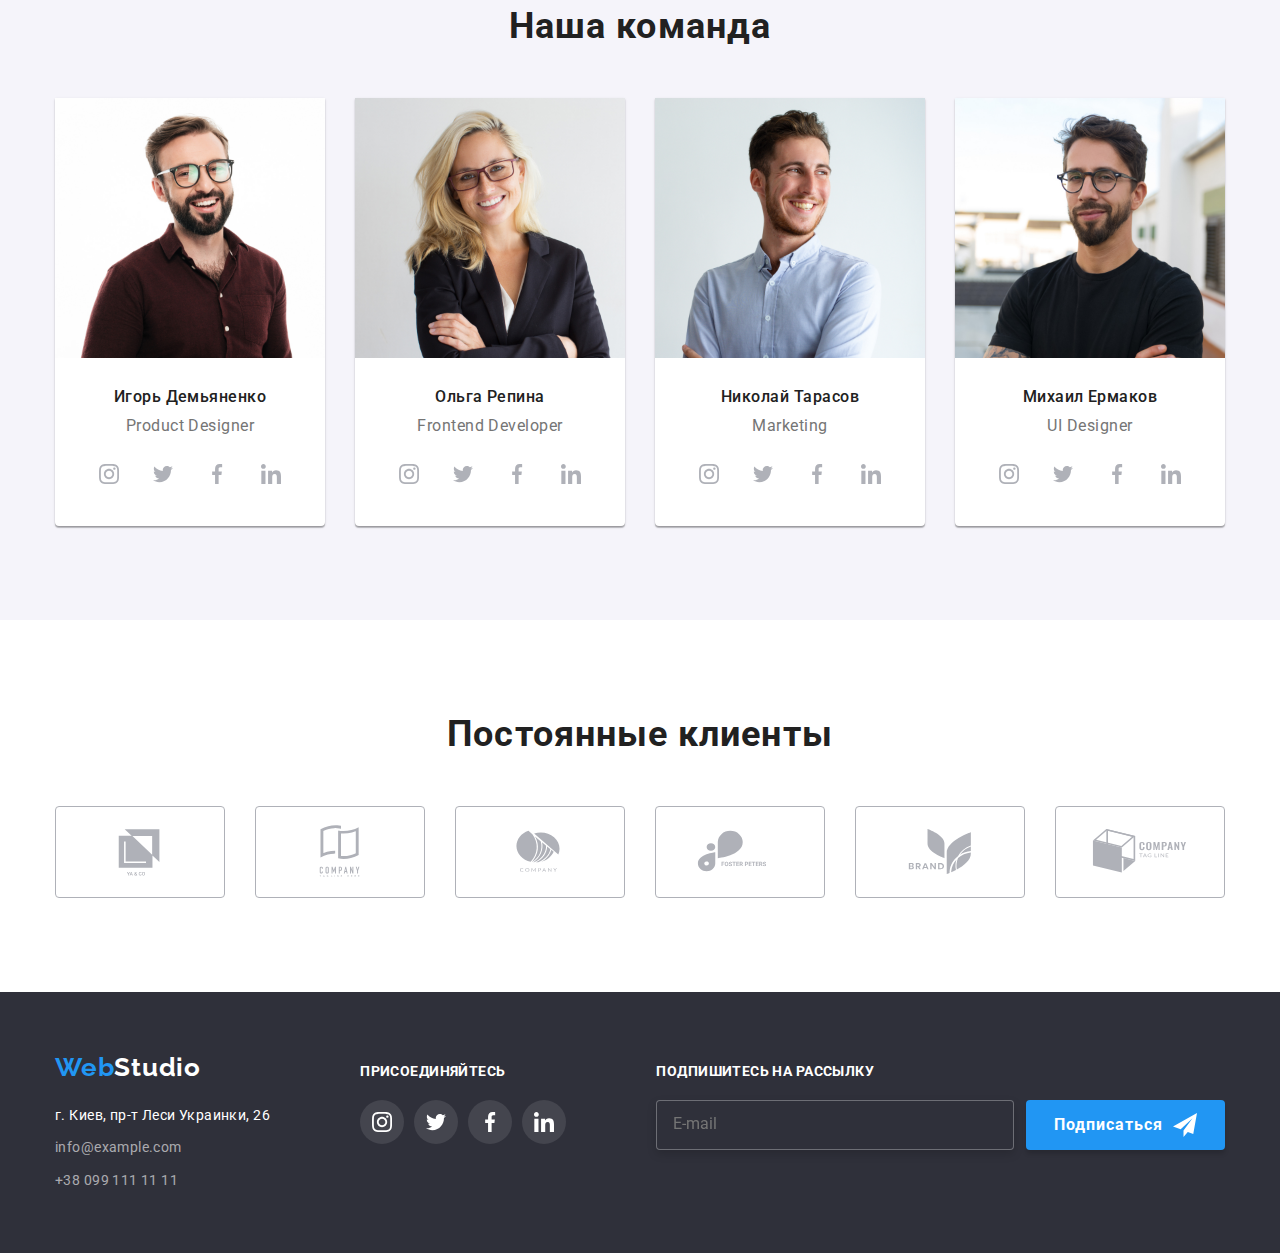
==== commit 8f3c7921: "Change 3" ====
--- a/index.html
+++ b/index.html
@@ -132,7 +132,7 @@
         </div>
       </section>
       <!--Чем мы занимаемся-->
-      <section class="section activity">
+      <section class="activity-section">
         <div class="container">
           <h2 class="activity__title">Чем мы занимаемся</h2>
           <ul class="activity-list">
@@ -412,13 +412,15 @@
       </section>
     </main>
     <!-- Футер -->
-    <footer>
+    <footer class="footer">
       <div class="container footer-container">
         <div class="footer-contacts">
-          <a class="footer-logo" href="./index.html"><span>Web</span>Studio</a>
-          <address class="footer-adress">
+          <a class="footer-contacts__logo" href="./index.html"
+            ><span class="footer-contacts__accent">Web</span>Studio</a
+          >
+          <address class="footer-contacts__adress">
             <a
-              class="footer-adress-link"
+              class="footer-contacts__link"
               href="https://www.google.com/maps/place/%D0%B1%D1%83%D0%BB%D1%8C%D0%B2%D0%B0%D1%80+%D0%9B%D0%B5%D1%81%D1%96+%D0%A3%D0%BA%D1%80%D0%B0%D1%97%D0%BD%D0%BA%D0%B8,+26,+%D0%9A%D0%B8%D1%97%D0%B2,+%D0%A3%D0%BA%D1%80%D0%B0%D1%97%D0%BD%D0%B0,+02000/@50.4262439,30.5374973,17.52z/data=!4m5!3m4!1s0x40d4cf0e033ecbe9:0x57a4dffefec77da0!8m2!3d50.4265807!4d30.5383858"
               target="_blank"
             >
@@ -426,45 +428,45 @@
             >
           </address>
           <ul class="footer-list">
-            <li class="footer-item">
-              <a class="footer-email" href="mailto:info@example.com"
+            <li class="footer-list__item">
+              <a class="footer-list__link" href="mailto:info@example.com"
                 >info@example.com</a
               >
             </li>
-            <li class="footer-item">
-              <a class="footer-tel" href="tel:+380991111111"
+            <li class="footer-list__item">
+              <a class="footer-list__link" href="tel:+380991111111"
                 >+38 099 111 11 11</a
               >
             </li>
           </ul>
         </div>
-        <div class="footer-social-container">
-          <h2 class="footer-social-title">Присоединяйтесь</h2>
-          <ul class="footer-contacts-list">
-            <li class="footer-icon">
-              <a href="#">
-                <svg class="insta-footer">
+        <div class="footer-social-net-cont">
+          <h2 class="footer-social-net-cont__title">Присоединяйтесь</h2>
+          <ul class="footer-social-net-list">
+            <li class="footer-social-net-list__item">
+              <a class="footer-social-net-list__link" href="#">
+                <svg class="footer-social-net-list__icon">
                   <use href="./images/sprite.svg#icon-instagram"></use>
                 </svg>
               </a>
             </li>
-            <li class="footer-icon">
-              <a href="#">
-                <svg class="twit-footer">
+            <li class="footer-social-net-list__item">
+              <a class="footer-social-net-list__link" href="#">
+                <svg class="footer-social-net-list__icon">
                   <use href="./images/sprite.svg#icon-twitter"></use>
                 </svg>
               </a>
             </li>
-            <li class="footer-icon">
-              <a href="#">
-                <svg class="fb-footer">
+            <li class="footer-social-net-list__item">
+              <a class="footer-social-net-list__link" href="#">
+                <svg class="footer-social-net-list__icon">
                   <use href="./images/sprite.svg#icon-facebook"></use>
                 </svg>
               </a>
             </li>
-            <li class="footer-icon">
-              <a href="#">
-                <svg class="link-footer">
+            <li class="footer-social-net-list__item">
+              <a class="footer-social-net-list__link" href="#">
+                <svg class="footer-social-net-list__icon">
                   <use href="./images/sprite.svg#icon-linkedin"></use>
                 </svg>
               </a>
@@ -493,59 +495,79 @@
         </div>
       </div>
     </footer>
-    <div data-modal class="backdrop is-hidden">
-      <div class="backdrop-modal">
-        <button data-modal-close class="backdrop-close-button">
-          <svg class="backdrop-modal-close-icon" width="18px" height="18px">
+    <!-- MODAL -->
+    <div data-modal class="backdrop-container backdrop-container--is-hidden">
+      <div class="modal-container">
+        <button data-modal-close class="modal-container__button">
+          <svg class="modal-container__icon" width="18px" height="18px">
             <use href="./images/sprite.svg#icon-close-icon"></use>
           </svg>
         </button>
         <form class="modal-form" name="modal-form">
-          <strong class="modal-form-title">
+          <strong class="modal-form__title">
             Оставьте свои данные, мы вам перезвоним
           </strong>
           <div class="form-field">
-            <label for="name" class="modal-form-label">Имя</label>
-            <input class="name-form" type="text" name="name" id="name" />
-            <svg class="modal-svg-person" width="18px" height="18px">
+            <label for="name" class="form-field__label">Имя</label>
+            <input
+              class="form-field__input"
+              type="text"
+              name="name"
+              id="name"
+            />
+            <svg class="form-field__icon" width="18px" height="18px">
               <use href="./images/sprite.svg#icon-person-modal"></use>
             </svg>
           </div>
           <div class="form-field">
-            <label for="tel" class="modal-form-label">Телефон</label>
-            <input class="tel-form" type="tel" name="telephone" id="tel" />
-            <svg class="modal-svg-tel" width="18px" height="18px">
+            <label for="tel" class="form-field__label">Телефон</label>
+            <input
+              class="form-field__input"
+              type="tel"
+              name="telephone"
+              id="tel"
+            />
+            <svg class="form-field__icon" width="18px" height="18px">
               <use href="./images/sprite.svg#icon-phone-modal"></use>
             </svg>
           </div>
           <div class="form-field">
-            <label for="mail" class="modal-form-label">Почта</label>
-            <input class="email-form" type="email" name="email" id="mail" />
-            <svg class="modal-svg-email" width="18px" height="18px">
+            <label for="mail" class="form-field__label">Почта</label>
+            <input
+              class="form-field__input"
+              type="email"
+              name="email"
+              id="mail"
+            />
+            <svg class="form-field__icon" width="18px" height="18px">
               <use href="./images/sprite.svg#icon-email-modal"></use>
             </svg>
           </div>
           <div class="form-field">
-            <label for="comment" class="modal-form-label">Коментарий</label>
+            <label for="comment" class="form-field__label">Коментарий</label>
             <textarea
               name="comment"
               rows="5"
               placeholder="Введите текст"
               id="comment"
-              class="modal-form-textarea"
+              class="form-field__textarea"
             ></textarea>
           </div>
-          <div class="modal-form-checkbox">
-            <label class="checkbox-policy-agreement">
-              <input class="checkbox-policy" type="checkbox" name="policy" />
-              <svg class="checkbox-icon-svg" width="16px" height="15px">
+          <div class="form-block">
+            <label class="form-block__label">
+              <input
+                class="form-block_checkbox"
+                type="checkbox"
+                name="policy"
+              />
+              <svg class="form-block__icon" width="16px" height="15px">
                 <use href="./images/sprite.svg#icon-check"></use>
               </svg>
               Соглашаюсь с рассылкой и принимаю&nbsp;
-              <a class="policy-agreement-link" href="#"> Условия договора</a>
+              <a class="form-block__link" href="#"> Условия договора</a>
             </label>
           </div>
-          <button type="submit" class="modal-form-button">Отправить</button>
+          <button type="submit" class="modal-form__button">Отправить</button>
         </form>
       </div>
     </div>
--- a/style/style.css
+++ b/style/style.css
@@ -66,12 +66,6 @@
     color: var(--main-txt-color);
 }
 
-/* GLOBAL SECTION */
-
-.section {
-    padding: 94px 0;
-}
-
 /* GLOBAL CONTAINER */
 
 .container{
@@ -253,6 +247,10 @@
 
 /* FEATURES SECTION */
 
+.section {
+    padding: 94px 0;
+}
+
 .features__title--hidden{
     position: absolute;
     width: 1px;
@@ -305,6 +303,9 @@
 }
 
 /* ACTIVITY SECTION */
+.section-activity{
+    padding-bottom: 94px;
+}
 
 .activity__title{
     text-align: center;
@@ -341,7 +342,6 @@
     background: rgba(47, 48, 58, 0.8);
 }
 
-
 /* TEAM SECTION */
 
 .team{
@@ -489,7 +489,8 @@
 }
 
 /* FOOTER */
-footer{
+
+.footer{
     padding: 60px 0 60px 0;
     background-color: var(--dark-grey-color);
 }
@@ -499,7 +500,7 @@
     align-items: baseline;
 }
 
-.footer-logo{
+.footer-contacts__logo{
     display: inline-block;
     margin-bottom: 20px;
     text-decoration: none;
@@ -511,11 +512,11 @@
     color: var(--white-color);
 }
 
-.footer-logo span {
+.footer-contacts__accent{
     color: var(--light-blue-txt-color);
 }
 
-.footer-adress{
+.footer-contacts__adress{
     margin-bottom: 9px;
     font-style: unset;
     font-weight: 400;
@@ -524,7 +525,7 @@
     letter-spacing: 0.03em;
 }
 
-.footer-adress-link{
+.footer-contacts__link{
     color: var(--white-color);
     transition: color 250ms var(--transition-timing-function);
 }
@@ -537,41 +538,31 @@
     letter-spacing: 0.03em;
 }
 
-.footer-item:not(:last-child){
+.footer-list__item:not(:last-child){
     margin-bottom: 9px;
 }
 
-.footer-email{
+.footer-list__link{
     display: inline-block;
     text-decoration: none;
     color: rgba(255, 255, 255, 60%);
     transition: color 250ms var(--transition-timing-function);
 }
 
-.footer-tel{
-    text-decoration: none;
-    color: rgba(255, 255, 255, 60%);
-    transition: color 250ms var(--transition-timing-function);
-}
-
-.footer-list a:hover,
-.footer-list a:focus {
+.footer-list__link:hover,
+.footer-list__link:focus {
     color: var(--light-blue-txt-color)
 }
 
-.footer-list a:active {
+.footer-list__link:active {
     color: var(--dark-blue-txt-color);
 }
 
-.footer-social-container{
+.footer-social-net-cont{
     margin-left: auto;
 }
 
-.footer-contacts-list{
-    display: flex;
-}
-
-.footer-social-title{
+.footer-social-net-cont__title {
     align-self: flex-end;
     margin-bottom: 20px;
     text-transform: uppercase;
@@ -582,49 +573,122 @@
     color: var(--white-color);
 }
 
-.footer-icon{
+.footer-social-net-list{
+    display: flex;
+}
+
+.footer-social-net-list__item{
     margin-left: 10px;
 }
 
-.footer-icon:nth-child(1){
+.footer-social-net-list__item:nth-child(1){
     margin-left: 0;
 }
 
-.footer-icon:nth-child(4){
+.footer-social-net-list__item:nth-child(4){
     margin-right: 0;
 }
 
-.insta-footer, .fb-footer, .link-footer, .twit-footer{
+.footer-social-net-list__link {
+    display: flex;
+    justify-content: center;
+    align-items: center;
+    border-radius: 50%;
+    width: 44px;
+    height: 44px;
+    color: var(--white-color);
+    background-color: rgba(255, 255, 255, 0.1);
+    transition: background-color 250ms var(--transition-timing-function);
+}
+
+.footer-social-net-list__icon{
     height: 20px;
     width: 20px;
     fill: currentColor;
 }
 
-.footer-contacts-list a{
-    display: flex;
-    justify-content: center;
-    align-items: center;
-    border-radius: 50%;
-    width: 44px;
-    height: 44px;
-    color: var(--white-color);
-    background-color: rgba(255, 255, 255, 0.1);
-    transition: background-color 250ms var(--transition-timing-function);
-}
-
-.footer-contacts-list a:hover,
-.footer-contacts-list a:focus{
+.footer-social-net-list__link:hover,
+.footer-social-net-list__link:focus{
     background-color: var(--light-blue-txt-color);
 }
 
-.footer-contacts-list a:active{
+.footer-social-net-list__link:active{
     background-color: var(--dark-blue-txt-color);
     fill: var(--dark-white-color);
 }
 
+/* FOOTER FORM */
+
+.footer-form-container {
+    margin-left: auto;
+}
+
+.footer-form {
+    display: flex;
+    flex-direction: column;
+}
+
+.input-submit-container {
+    display: flex;
+}
+
+.footer-form-input {
+    min-width: 358px;
+    padding: 0 0 0 16px;
+    margin-right: 12px;
+    border: 1px solid rgba(255, 255, 255, 0.3);
+    border-radius: 4px;
+    filter: drop-shadow(0px 4px 4px rgba(0, 0, 0, 0.15));
+    color: var(--white-color);
+    background-color: var(--dark-grey-color);
+}
+
+.footer-title-email {
+    display: block;
+    margin-bottom: 20px;
+    font-weight: 700;
+    font-size: 14px;
+    line-height: 1.14;
+    letter-spacing: 0.03em;
+    text-transform: uppercase;
+    color: var(--white-color);
+}
+
+.footer-form-button {
+    display: flex;
+    align-items: center;
+    padding: 10px 28px 10px 28px;
+    box-shadow: 0px 4px 4px rgba(0, 0, 0, 0.15);
+    border: 0;
+    border-radius: 4px;
+    cursor: pointer;
+    font-weight: 700;
+    font-size: 16px;
+    line-height: 1.875;
+    letter-spacing: 0.06em;
+    color: var(--white-color);
+    background: var(--light-blue-txt-color);
+    transition: background-color 250ms var(--transition-timing-function);
+}
+
+.footer-form-button:hover,
+.footer-form-button:focus {
+    background-color: var(--medium-light-blue-color);
+}
+
+.footer-form-button:active {
+    background-color: var(--dark-blue-txt-color);
+}
+
+.footer-form-svg {
+    margin-left: 10px;
+    fill: currentColor;
+}
+
 /*    PORTFOLIO SECTION    */
 
 /* FILTERS SECTION */
+
 .section {
     padding: 94px 0;
 }
@@ -635,7 +699,7 @@
     margin: 0 auto;
 }
 
-.template-title-hidden{
+.template-container__title-hidden{
     display: none;
     text-align: center;
     font-weight: 700;
@@ -652,15 +716,15 @@
     margin-bottom: 34px;
 }
 
-.filters-list-item{
+.filter-list__item{
     margin-left: 8px;
 }
 
-.filters-list-item:first-child{
+.filter-list__item:first-child{
     margin-left: 0;
 }
 
-.filters-list-button{
+.filter-list__button{
     padding: 6px 22px;
     border: none;
     border-radius: 4px;
@@ -677,12 +741,12 @@
                 background-color 250ms var(--transition-timing-function);
 }
 
-.current-button{
+.filter-list__current-button{
     background-color: var(--medium-light-blue-color);
-        color: var(--white-color);
-        box-shadow: 0px 3px 1px rgba(0, 0, 0, 0.1),
-            0px 1px 2px rgba(0, 0, 0, 0.08),
-            0px 2px 2px rgba(0, 0, 0, 0.12);
+    color: var(--white-color);
+    box-shadow: 0px 3px 1px rgba(0, 0, 0, 0.1),
+                0px 1px 2px rgba(0, 0, 0, 0.08),
+                0px 2px 2px rgba(0, 0, 0, 0.12);
 }
 
 .filters-list-button:hover,
@@ -714,38 +778,30 @@
     margin-left: -30px
 }
 
-.template-thumb{
+.template-list__item{
     flex-basis: calc(100% / 3 - 30px);
     margin-top: 30px;
     margin-left: 30px;
 }
 
-.template-thumb-link{
+.template-list__link{
     display: block;
     transition: box-shadow 250ms var(--transition-timing-function);
 }
 
-.template-thumb-link:hover,
-.template-thumb-link:focus{
+.template-list__link:hover,
+.template-list__link:focus{
     box-shadow: 0px 1px 1px rgba(0, 0, 0, 0.12),
             0px 4px 4px rgba(0, 0, 0, 0.06),
             1px 4px 6px rgba(0, 0, 0, 0.16);
 }
 
-.card-text{
-    padding: 20px 24px 4px 24px;
-    border: 1px solid #EEEEEE;
-    border-top-width: 0;
-    width: 370px;
-    background: #FFFFFF;
-}
-
 .template-thumb-container{
     position: relative;
     overflow: hidden;
 }
 
-.card-description{
+.pop-up-container{
     position: absolute;
     bottom: 0;
     top: 100%;
@@ -757,7 +813,7 @@
     transition: 250ms var(--transition-timing-function);
 }
 
-.card-description-txt{
+.pop-up-container__txt{
     font-weight: 400;
     font-size: 18px;
     line-height: 1.55;
@@ -765,14 +821,22 @@
     color: var(--white-color);
 }
 
-.template-thumb-link:hover .card-description,
-.template-thumb-link:focus .card-description{
+.template-list__link:hover .pop-up-container,
+.template-list__link:focus .pop-up-container{
     top: 0;
     right: 0;
     opacity: 1;
 }
 
-.template-list h3{
+.thumb-description-container{
+    padding: 20px 24px 4px 24px;
+    border: 1px solid #EEEEEE;
+    border-top-width: 0;
+    width: 370px;
+    background: #FFFFFF;
+}
+
+.thumb-description-container__title{
     margin-bottom: 4px;
     font-weight: 700;
     font-size: 18px;
@@ -781,7 +845,7 @@
     color: var(--main-txt-color);
 }
 
-.card-text p{
+.thumb-description-container__txt{
     margin-bottom: 20px;
     font-weight: 400;
     font-size: 16px;
@@ -790,9 +854,9 @@
     color: var(--grey-color);
 }
 
-/* BACKDROP */
-
-.backdrop {
+/* MODAL */
+
+.backdrop-container{
     position: fixed;
     top: 0;
     left: 0;
@@ -803,12 +867,12 @@
     transition:  opacity 250ms var(--transition-timing-function);
 }
 
-.backdrop.is-hidden {
+.backdrop-container--is-hidden{
     opacity: 0;
     pointer-events: none;
 }
 
-.backdrop-modal{
+.modal-container{
     position: absolute;
     top: 50%;
     left: 50%;
@@ -822,7 +886,7 @@
                 0px 2px 1px rgba(0, 0, 0, 0.2);
 }
 
-.backdrop-close-button{
+.modal-container__button{
     display: flex;
     justify-content: center;
     align-items: center;
@@ -838,7 +902,7 @@
     transition: opacity 250ms var(--transition-timing-function);
 }
 
-.backdrop-modal-close-icon{
+.modal-container__icon{
     display: flex;
     justify-content: center;
     align-items: center;
@@ -850,81 +914,13 @@
     fill: currentColor;
 }
 
-.backdrop-close-button:hover,
-.backdrop-close-button:focus{
+.modal-container__button:hover,
+.modal-container__button:focus{
     color: var(--light-blue-txt-color);
 }
 
-.backdrop-close-button:active{
+.modal-container__button:active{
     color: var(--dark-blue-txt-color);
-}
-
-/* FOOTER FORM */
-
-.footer-form-container{
-    margin-left: auto;
-}
-
-.footer-form{
-    display: flex;
-    flex-direction: column;
-}
-
-.input-submit-container{
-    display: flex;
-}
-
-.footer-form-input{
-    min-width: 358px;
-    padding: 0 0 0 16px;
-    margin-right: 12px;
-    border: 1px solid rgba(255, 255, 255, 0.3);
-    border-radius: 4px;
-    filter: drop-shadow(0px 4px 4px rgba(0, 0, 0, 0.15));
-    color: var(--white-color);
-    background-color: var(--dark-grey-color);
-}
-
-.footer-title-email{
-    display: block;
-    margin-bottom: 20px;
-    font-weight: 700;
-    font-size: 14px;
-    line-height: 1.14;
-    letter-spacing: 0.03em;
-    text-transform: uppercase;
-    color: var(--white-color);
-}
-
-.footer-form-button{
-    display: flex;
-    align-items: center;
-    padding: 10px 28px 10px 28px;
-    box-shadow: 0px 4px 4px rgba(0, 0, 0, 0.15);
-    border: 0;
-    border-radius: 4px;
-    cursor: pointer;
-    font-weight: 700;
-    font-size: 16px;
-    line-height: 1.875;
-    letter-spacing: 0.06em;
-    color: var(--white-color);
-    background: var(--light-blue-txt-color);
-    transition: background-color 250ms var(--transition-timing-function);
-}
-
-.footer-form-button:hover,
-.footer-form-button:focus {
-    background-color: var(--medium-light-blue-color);
-}
-
-.footer-form-button:active {
-    background-color: var(--dark-blue-txt-color);
-}
-
-.footer-form-svg{
-    margin-left: 10px;
-    fill: currentColor;
 }
 
 /* MODAL FORM */
@@ -933,7 +929,7 @@
     padding: 40px;
 }
 
-.modal-form-title{
+.modal-form__title{
     display: block;
     text-align: center;
     font-size: 20px;
@@ -954,50 +950,7 @@
     margin-bottom: 20px
 }
 
-.modal-svg-tel, .modal-svg-email, .modal-svg-person{
-    display: inline-block;
-    position: absolute;
-    top: 50%;
-    left: 12px;
-    transition: fill 250ms var(--transition-timing-function);
-}
-
-.name-form, .tel-form, .email-form{
-    height: 40px;
-    padding: 0 0 0 42px;
-    border: 1px solid rgba(33, 33, 33, 0.2);
-    border-radius: 4px;
-    transition: border-color 250ms var(--transition-timing-function);
-}
-
-.name-form:focus-within{
-    border: 1px solid var(--light-blue-txt-color);
-    outline-style: none;
-}
-
-.tel-form:focus-within{
-    border: 1px solid var(--light-blue-txt-color);
-    outline-style: none;
-}
-
-.email-form:focus-within{
-    border: 1px solid var(--light-blue-txt-color);
-    outline-style: none;
-}
-
-.form-field:focus-within > .modal-svg-person{
-    fill: var(--light-blue-txt-color);
-} 
-
-.form-field:focus-within > .modal-svg-tel{
-    fill: var(--light-blue-txt-color);
-}
-
-.form-field:focus-within > .modal-svg-email{
-    fill: var(--light-blue-txt-color);
-}
-
-.modal-form-label{
+.form-field__label{
     margin-bottom: 4px;
     font-weight: 400;
     font-size: 12px;
@@ -1006,7 +959,32 @@
     color: var(--grey-color);
 }
 
-.modal-form-textarea{
+.form-field__icon{
+    display: inline-block;
+    position: absolute;
+    top: 50%;
+    left: 12px;
+    transition: fill 250ms var(--transition-timing-function);
+}
+
+.form-field__input{
+    height: 40px;
+    padding: 0 0 0 42px;
+    border: 1px solid rgba(33, 33, 33, 0.2);
+    border-radius: 4px;
+    transition: border-color 250ms var(--transition-timing-function);
+}
+
+.form-field__input:focus-within{
+    border: 1px solid var(--light-blue-txt-color);
+    outline-style: none;
+}
+
+.form-field:focus-within>.form-field__icon{
+    fill: var(--light-blue-txt-color);
+}
+
+.form-field__textarea{
     resize: none;
     height: 120px;
     padding: 12px 16px 12px 16px;
@@ -1016,23 +994,23 @@
     font-size: 14px;
 }
 
-.modal-form-textarea:focus{
+.form-field__textarea:focus{
     border: 1px solid var(--light-blue-txt-color);
     outline-style: none;
 }
 
-.modal-form-textarea::placeholder{
+.form-field__textarea::placeholder{
     letter-spacing: 0.01em;
     color: rgba(117, 117, 117, 0.5);
 }
 
-.modal-form-checkbox{
+.form-block{
     display: flex;
     justify-content: center;
     margin-bottom: 30px;
 }
 
-.checkbox-policy-agreement{
+.form-block__label{
     display: flex;
     justify-content: center;
     align-items: center;
@@ -1043,25 +1021,25 @@
     color: #757575;
 }
 
-.checkbox-policy {
+.form-block_checkbox{
     appearance: none;
     -webkit-appearance: none;
     -moz-appearance: none;
 }
 
-.checkbox-icon-svg{ 
+.form-block__icon{
     margin-right: 7px;
     border: 2px solid var(--main-txt-color);
     border-radius: 2px;
     fill: var(--white-color);
-    transition: 
-    background-color 250ms var(--transition-timing-function),
-    border-color 250ms var(--transition-timing-function),
-    border-origin 250ms var(--transition-timing-function),
-    background-image 250ms var(--transition-timing-function);
-} 
-
-.checkbox-policy:checked + .checkbox-icon-svg{
+    transition:
+        background-color 250ms var(--transition-timing-function),
+        border-color 250ms var(--transition-timing-function),
+        border-origin 250ms var(--transition-timing-function),
+        background-image 250ms var(--transition-timing-function);
+}
+
+.form-block_checkbox:checked+.form-block__icon{
     background-color: var(--light-blue-txt-color);
     border: var(--light-blue-txt-color);
     border-radius: 2px;
@@ -1070,7 +1048,7 @@
     background-size: contain;
 }
 
-.policy-agreement-link{
+.form-block__link{
     display: inline-block;
     text-decoration: underline;
     text-decoration-skip-ink: none;
@@ -1081,7 +1059,7 @@
     color: var(--light-blue-txt-color);
 }
 
-.modal-form-button{
+.modal-form__button{
     display: flex;
     justify-content: center;
     border: 0;
@@ -1101,11 +1079,14 @@
     transition: background-color 250ms var(--transition-timing-function), color 250ms var(--transition-timing-function);
 }
 
-.modal-form-button:hover,
-.modal-form-button:focus{
+.modal-form__button:hover,
+.modal-form__button:focus {
     background-color: var(--medium-light-blue-color);
 }
 
-.modal-form-button:active{
+.modal-form__button:active {
     background-color: var(--dark-blue-txt-color);
 }
+
+
+
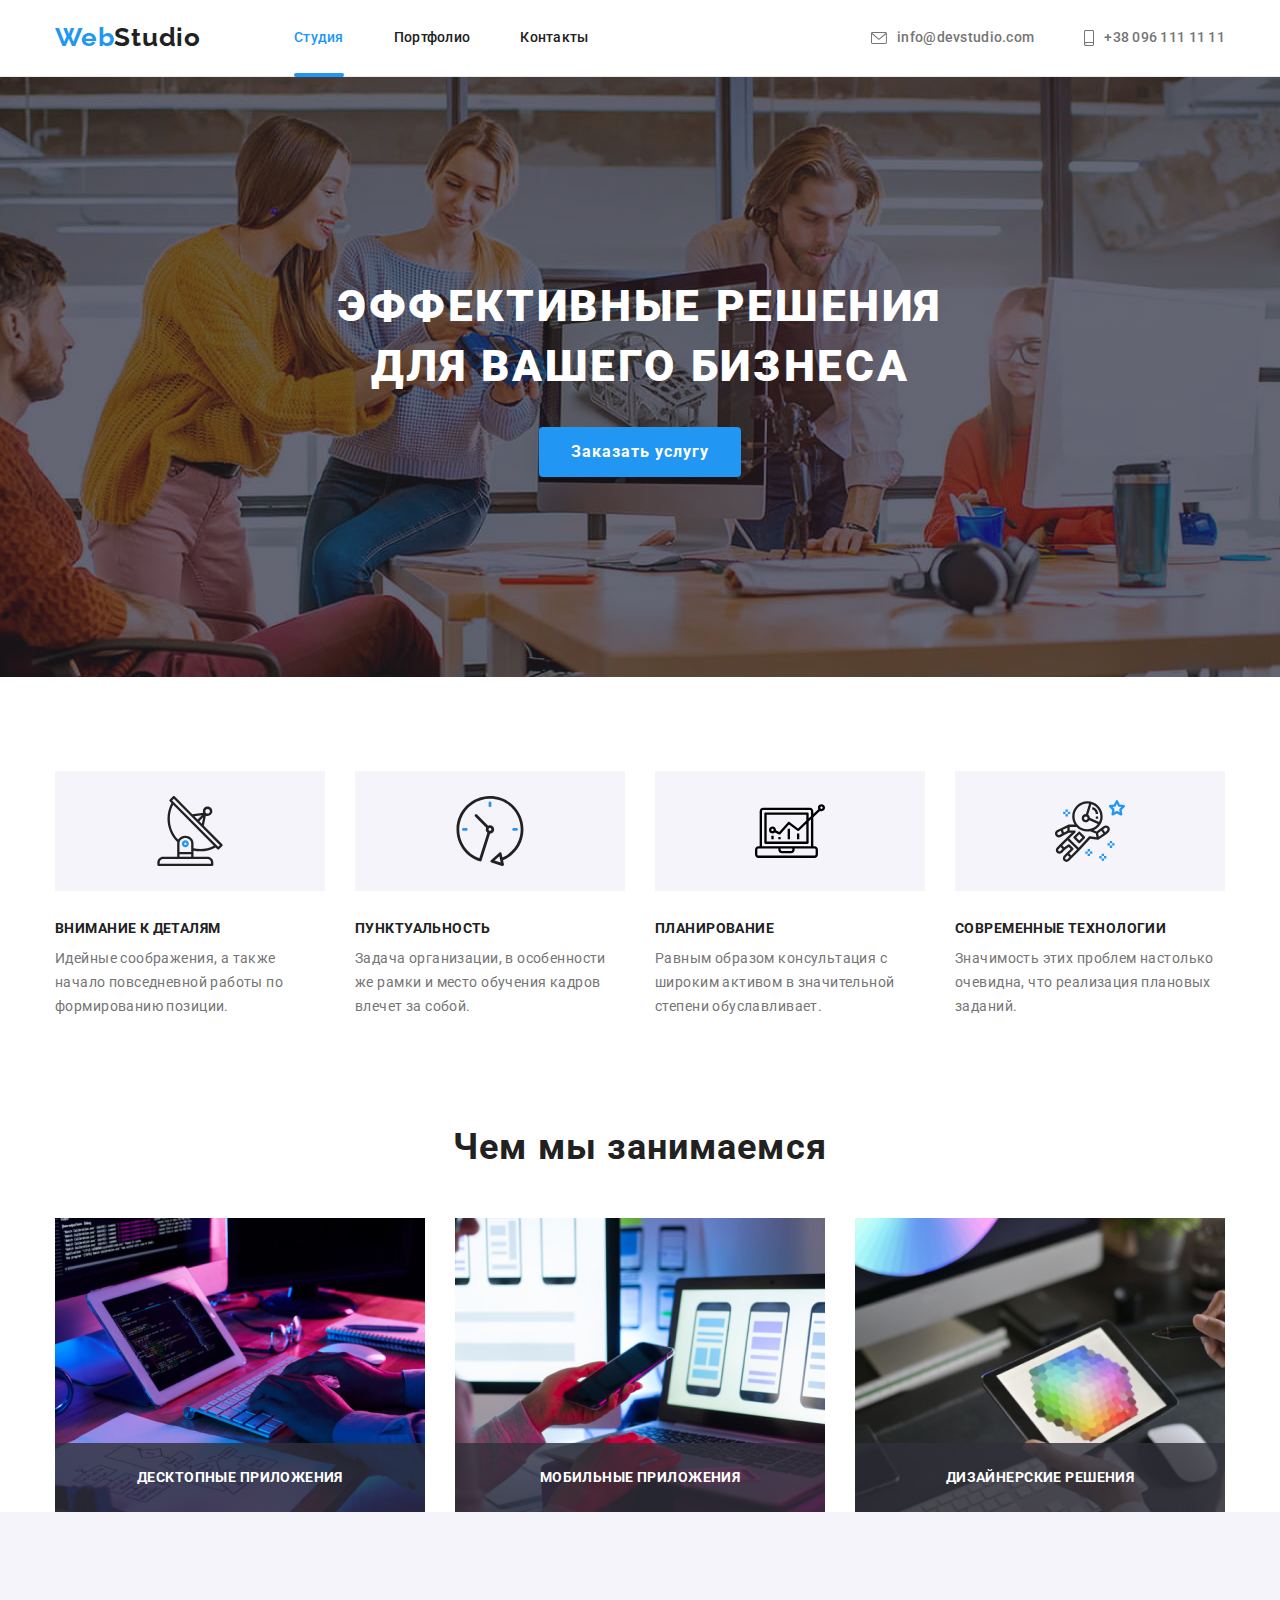
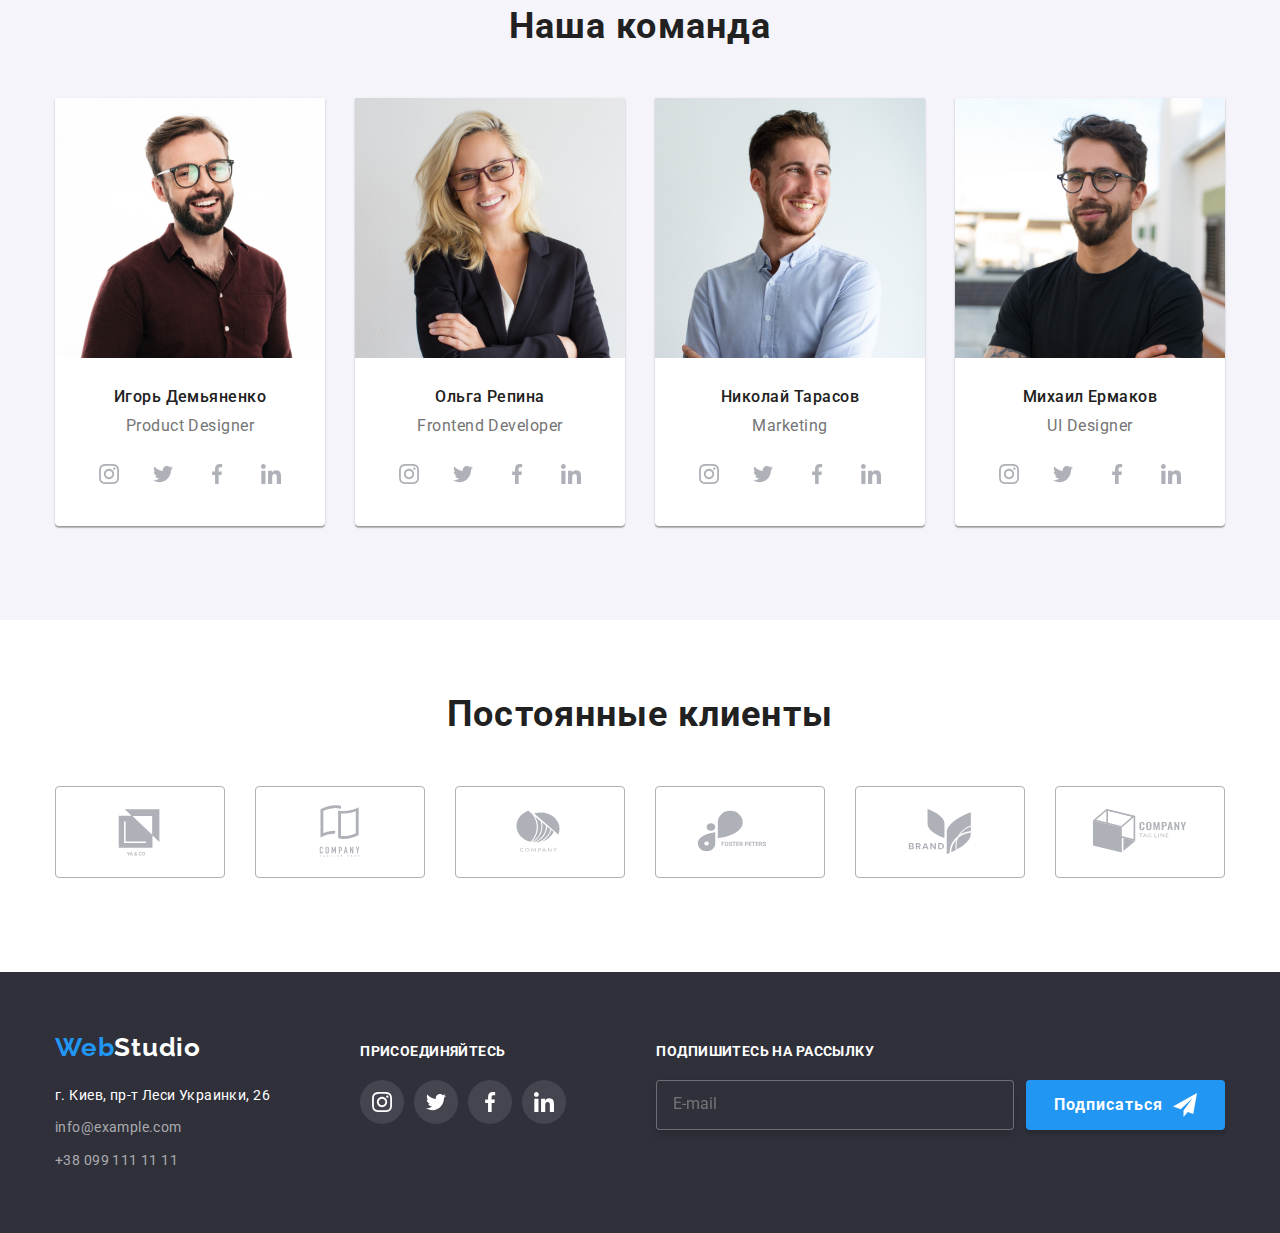
==== commit 1864f418: "Change 5" ====
--- a/index.html
+++ b/index.html
@@ -15,7 +15,7 @@
       rel="stylesheet"
       href="https://cdnjs.cloudflare.com/ajax/libs/modern-normalize/1.0.0/modern-normalize.min.css"
     />
-    <link rel="stylesheet" href="./style/style.css" />
+    <link rel="stylesheet" href="./css/main.min.css" />
   </head>
   <body>
     <!--Шапка сайту-->
--- a/css/main.min.css
+++ b/css/main.min.css
@@ -0,0 +1 @@
+html{-webkit-box-sizing:border-box;box-sizing:border-box}*,*::after,*::before{-webkit-box-sizing:inherit;box-sizing:inherit}h1,h2,h3,h4,h5,h6,p{margin-top:0}ul{list-style:none;padding-left:0;margin:0}a{text-decoration:none;color:inherit}img{display:block;max-width:100%;height:auto}address{font-style:normal}:root{--main-txt-color: #212121;--dark-blue-txt-color: #0f4877;--light-blue-txt-color: #2196F3;--medium-light-blue-color: #188ce8;--grey-color: #757575;--white-color: #ffffff;--dark-white-color: #cecece;--dark-grey-color: #2F303A;--light-grey-color: #f5f4fA;--container-width: 1200px;--svg-color: #afb1b8;--black-color: #000000;--transition-timing-function: cubic-bezier(0.4, 0, 0.2, 1);--overlay-potfolio-card-bg-color: rgba(33, 150, 243, 0.9)}body{font-family:"Roboto","Verdana";color:var(--main-txt-color)}.container{width:var(--container-width);margin:0 auto;padding:0 15px}.header{border-bottom:1px solid #ececec}.container-header{display:-webkit-box;display:-ms-flexbox;display:flex;-webkit-box-pack:justify;-ms-flex-pack:justify;justify-content:space-between;-webkit-box-align:center;-ms-flex-align:center;align-items:center}.header-nav{display:-webkit-box;display:-ms-flexbox;display:flex;-webkit-box-align:center;-ms-flex-align:center;align-items:center}.header-nav__logo{text-decoration:none;font-family:"Raleway","Verdana";font-weight:700;font-size:26px;line-height:1.2;letter-spacing:.03em;color:var(--main-txt-color)}.header-nav_accent{color:var(--light-blue-txt-color)}.header-menu__list{display:-webkit-box;display:-ms-flexbox;display:flex;gap:50px;margin-left:93px;list-style:none;font-weight:500;font-size:14px;line-height:1.14;letter-spacing:.02em}.header-menu__link{display:block;padding:30px 0;color:var(--main-txt-color);-webkit-transition:color 250ms var(--transition-timing-function);transition:color 250ms var(--transition-timing-function)}.header-menu__link--current{position:relative;color:var(--light-blue-txt-color)}.header-menu__link--current:after{content:"";position:absolute;bottom:-1px;left:0;height:4px;width:100%;border-radius:2px;background-color:var(--light-blue-txt-color)}.header-menu__link:hover,.header-menu__link:focus{color:var(--light-blue-txt-color)}.header-menu__link:active{color:var(--dark-blue-txt-color)}.header-contacts{display:-webkit-box;display:-ms-flexbox;display:flex;-webkit-box-align:center;-ms-flex-align:center;align-items:center}.headers-contacts__item{margin-right:50px}.headers-contacts__item:last-child{margin-right:0}.headers-contacts__link{display:-webkit-box;display:-ms-flexbox;display:flex;-webkit-box-align:center;-ms-flex-align:center;align-items:center;text-decoration:none;font-weight:500;font-size:14px;line-height:1.14;letter-spacing:.02em;color:var(--grey-color);-webkit-transition:color 250ms var(--transition-timing-function);transition:color 250ms var(--transition-timing-function)}.headers-contacts__link:hover,.headers-contacts__link:focus{color:var(--light-blue-txt-color);fill:var(--light-blue-txt-color)}.headers-contacts__link:active{color:var(--dark-blue-txt-color);fill:var(----dark-blue-txt-color)}.headers-contacts__icon{margin-right:10px;fill:currentColor}.section-hero{max-width:1600px;height:600px;padding:200px 0;margin:0 auto;background-image:-webkit-gradient(linear, left top, right top, from(rgba(47, 48, 58, 0.4)), to(rgba(47, 48, 58, 0.4))),url(../images/hero-bgimg.jpg);background-image:linear-gradient(to right, rgba(47, 48, 58, 0.4), rgba(47, 48, 58, 0.4)),url(../images/hero-bgimg.jpg);background-color:#2f303a;background-size:cover;background-position:center;background-repeat:no-repeat}.hero__title{margin-bottom:30px;text-align:center;text-transform:uppercase;font-weight:900;font-size:44px;line-height:1.36;letter-spacing:.06em;color:var(--white-color)}.hero__button{display:block;margin:0 auto;padding:10px 32px 10px 32px;border:none;border-radius:4px;font-family:inherit;cursor:pointer;letter-spacing:.06em;font-weight:700;font-size:16px;line-height:1.88;background:var(--light-blue-txt-color);-webkit-box-shadow:0px 4px 4px rgba(0,0,0,.15);box-shadow:0px 4px 4px rgba(0,0,0,.15);color:var(--white-color);-webkit-transition:background-color 250ms var(--transition-timing-function),color 250ms var(--transition-timing-function);transition:background-color 250ms var(--transition-timing-function),color 250ms var(--transition-timing-function)}.hero__button:hover,.hero__button:focus{background-color:var(--medium-light-blue-color)}.hero__button:active{background-color:var(--dark-blue-txt-color)}.section{padding:94px 0}.features__title--hidden{position:absolute;width:1px;height:1px;margin:-1px;border:0;padding:0;white-space:nowrap;-webkit-clip-path:inset(100%);clip-path:inset(100%);clip:rect(0 0 0 0);overflow:hidden}.features-list{display:-webkit-box;display:-ms-flexbox;display:flex;-webkit-box-pack:center;-ms-flex-pack:center;justify-content:center}.features-list__item{width:275px}.features-list__item+.features-list__item{margin-left:30px}.container-wrapper{display:-webkit-box;display:-ms-flexbox;display:flex;-webkit-box-pack:center;-ms-flex-pack:center;justify-content:center;-webkit-box-align:center;-ms-flex-align:center;align-items:center;width:270px;height:120px;margin-bottom:30px;background-color:#f5f4fa}.features-list__title{margin-bottom:10px;text-transform:uppercase;font-size:14px;line-height:1.14;letter-spacing:.03em}.features-list__description{font-size:14px;line-height:1.71;letter-spacing:.03em;color:var(--grey-color)}.section-activity{padding-bottom:94px}.activity__title{text-align:center;margin-bottom:50px;font-weight:700;font-size:36px;line-height:1.16;letter-spacing:.03em}.activity-list{display:-webkit-box;display:-ms-flexbox;display:flex;-webkit-box-pack:justify;-ms-flex-pack:justify;justify-content:space-between}.activity-list__wrapper{position:relative}.activity-list__text{position:absolute;bottom:0;width:100%;padding:27px 0 27px 0;margin:0;text-transform:uppercase;text-align:center;font-family:"Roboto",sans-serif;font-weight:700;font-size:14px;line-height:1.14;letter-spacing:.03em;color:var(--white-color);background:rgba(47,48,58,.8)}.team{background-color:var(--light-grey-color)}.team__title{margin-bottom:50px;text-align:center;font-weight:700;font-size:36px;line-height:1.16;letter-spacing:.03em;color:var(--main-txt-color)}.team-members-list{display:-webkit-box;display:-ms-flexbox;display:flex;-webkit-box-pack:justify;-ms-flex-pack:justify;justify-content:space-between}.team-members-list__item{border-radius:0px 0px 4px 4px;background-color:var(--white-color);-webkit-box-shadow:0px 1px 3px rgba(0,0,0,.12),0px 1px 1px rgba(0,0,0,.14),0px 2px 1px rgba(0,0,0,.2);box-shadow:0px 1px 3px rgba(0,0,0,.12),0px 1px 1px rgba(0,0,0,.14),0px 2px 1px rgba(0,0,0,.2)}.team-members-information-block{padding:30px 0 30px 0}.team-members-information-block__name{text-align:center;margin-bottom:10px;font-weight:500;font-size:16px;line-height:1.18;letter-spacing:.03em;color:var(--main-txt-color)}.team-members-information-block__pos{margin-bottom:16px;text-align:center;font-size:16px;line-height:1.18;letter-spacing:.03em;color:var(--grey-color)}.team-members-social-net-list{display:-webkit-box;display:-ms-flexbox;display:flex;-webkit-box-pack:center;-ms-flex-pack:center;justify-content:center;-webkit-box-align:center;-ms-flex-align:center;align-items:center}.team-members-social-net-list__item{margin-left:10px}.team-members-social-net-list__item:nth-child(1){margin-left:0}.team-members-social-net-list__item:nth-child(4){margin-right:0}.team-members-social-net-list__link{display:-webkit-box;display:-ms-flexbox;display:flex;-webkit-box-pack:center;-ms-flex-pack:center;justify-content:center;-webkit-box-align:center;-ms-flex-align:center;align-items:center;width:44px;height:44px;border-radius:50%;color:var(--svg-color);-webkit-transition:color 250ms var(--transition-timing-function),background-color 250ms var(--transition-timing-function);transition:color 250ms var(--transition-timing-function),background-color 250ms var(--transition-timing-function)}.team-members-social-net-list__icon{width:20px;height:20px;fill:currentColor}.team-members-social-net-list__link:hover,.team-members-social-net-list__link:focus{background-color:var(--light-blue-txt-color);color:var(--white-color)}.team-members-social-net-list__link:active{background-color:var(--dark-blue-txt-color);color:var(--dark-white-color)}.clients{padding:74px 0 94px 0;background-color:var(--white-color)}.clients__title{text-align:center;margin-bottom:50px;font-weight:700;font-size:36px;line-height:1.16;letter-spacing:.03em}.clients-list{display:-webkit-box;display:-ms-flexbox;display:flex;-webkit-box-pack:justify;-ms-flex-pack:justify;justify-content:space-between}.client-list__link{display:-webkit-box;display:-ms-flexbox;display:flex;-webkit-box-align:center;-ms-flex-align:center;align-items:center;-webkit-box-pack:center;-ms-flex-pack:center;justify-content:center;border:1px solid var(--svg-color);border-radius:4px;width:170px;height:92px;color:var(--svg-color);-webkit-transition:border-color 250ms var(--transition-timing-function),color 250ms var(--transition-timing-function);transition:border-color 250ms var(--transition-timing-function),color 250ms var(--transition-timing-function)}.client-list__icon{fill:currentColor}.client-list__link:hover,.client-list__link:focus{border-color:var(--light-blue-txt-color);color:var(--light-blue-txt-color)}.client-list__link:active{border-color:var(--dark-blue-txt-color);color:var(--dark-blue-txt-color)}.footer{padding:60px 0 60px 0;background-color:var(--dark-grey-color)}.footer-container{display:-webkit-box;display:-ms-flexbox;display:flex;-webkit-box-align:baseline;-ms-flex-align:baseline;align-items:baseline}.footer-contacts__logo{display:inline-block;margin-bottom:20px;text-decoration:none;font-family:"Raleway","Verdana";font-weight:700;font-size:26px;line-height:1.2;letter-spacing:.03em;color:var(--white-color)}.footer-contacts__accent{color:var(--light-blue-txt-color)}.footer-contacts__adress{margin-bottom:9px;font-style:unset;font-weight:400;font-size:14px;line-height:24px;letter-spacing:.03em}.footer-contacts__link{color:var(--white-color);-webkit-transition:color 250ms var(--transition-timing-function);transition:color 250ms var(--transition-timing-function)}.footer-list{list-style:none;font-weight:400;font-size:14px;line-height:1.7;letter-spacing:.03em}.footer-list__item:not(:last-child){margin-bottom:9px}.footer-list__link{display:inline-block;text-decoration:none;color:rgba(255,255,255,.6);-webkit-transition:color 250ms var(--transition-timing-function);transition:color 250ms var(--transition-timing-function)}.footer-list__link:hover,.footer-list__link:focus{color:var(--light-blue-txt-color)}.footer-list__link:active{color:var(--dark-blue-txt-color)}.footer-social-net-cont{margin-left:auto}.footer-social-net-cont__title{-ms-flex-item-align:end;align-self:flex-end;margin-bottom:20px;text-transform:uppercase;font-weight:700;font-size:14px;line-height:1.14;letter-spacing:.03em;color:var(--white-color)}.footer-social-net-list{display:-webkit-box;display:-ms-flexbox;display:flex}.footer-social-net-list__item{margin-left:10px}.footer-social-net-list__item:nth-child(1){margin-left:0}.footer-social-net-list__item:nth-child(4){margin-right:0}.footer-social-net-list__link{display:-webkit-box;display:-ms-flexbox;display:flex;-webkit-box-pack:center;-ms-flex-pack:center;justify-content:center;-webkit-box-align:center;-ms-flex-align:center;align-items:center;border-radius:50%;width:44px;height:44px;color:var(--white-color);background-color:rgba(255,255,255,.1);-webkit-transition:background-color 250ms var(--transition-timing-function);transition:background-color 250ms var(--transition-timing-function)}.footer-social-net-list__icon{height:20px;width:20px;fill:currentColor}.footer-social-net-list__link:hover,.footer-social-net-list__link:focus{background-color:var(--light-blue-txt-color)}.footer-social-net-list__link:active{background-color:var(--dark-blue-txt-color);fill:var(--dark-white-color)}.footer-form-container{margin-left:auto}.footer-form{display:-webkit-box;display:-ms-flexbox;display:flex;-webkit-box-orient:vertical;-webkit-box-direction:normal;-ms-flex-direction:column;flex-direction:column}.input-submit-container{display:-webkit-box;display:-ms-flexbox;display:flex}.footer-form-input{min-width:358px;padding:0 0 0 16px;margin-right:12px;border:1px solid rgba(255,255,255,.3);border-radius:4px;-webkit-filter:drop-shadow(0px 4px 4px rgba(0, 0, 0, 0.15));filter:drop-shadow(0px 4px 4px rgba(0, 0, 0, 0.15));color:var(--white-color);background-color:var(--dark-grey-color)}.footer-title-email{display:block;margin-bottom:20px;font-weight:700;font-size:14px;line-height:1.14;letter-spacing:.03em;text-transform:uppercase;color:var(--white-color)}.footer-form-button{display:-webkit-box;display:-ms-flexbox;display:flex;-webkit-box-align:center;-ms-flex-align:center;align-items:center;padding:10px 28px 10px 28px;-webkit-box-shadow:0px 4px 4px rgba(0,0,0,.15);box-shadow:0px 4px 4px rgba(0,0,0,.15);border:0;border-radius:4px;cursor:pointer;font-weight:700;font-size:16px;line-height:1.875;letter-spacing:.06em;color:var(--white-color);background:var(--light-blue-txt-color);-webkit-transition:background-color 250ms var(--transition-timing-function);transition:background-color 250ms var(--transition-timing-function)}.footer-form-button:hover,.footer-form-button:focus{background-color:var(--medium-light-blue-color)}.footer-form-button:active{background-color:var(--dark-blue-txt-color)}.footer-form-svg{margin-left:10px;fill:currentColor}.template-container__title-hidden{display:none;text-align:center;font-weight:700;font-size:36px;line-height:1.16;letter-spacing:.03em;color:var(--main-txt-color)}.filters-list{display:-webkit-box;display:-ms-flexbox;display:flex;-webkit-box-pack:center;-ms-flex-pack:center;justify-content:center;list-style:none;margin-bottom:50px}.filter-list__item{margin-left:8px}.filter-list__item:first-child{margin-left:0}.filter-list__button{padding:6px 22px;border:none;border-radius:4px;text-align:center;font-family:inherit;cursor:pointer;font-weight:500;font-size:16px;line-height:1.6;color:var(--main-txt-color);background:var(--light-grey-color);-webkit-transition:color 250ms var(--transition-timing-function),background-color 250ms var(--transition-timing-function),-webkit-box-shadow 250ms var(--transition-timing-function);transition:color 250ms var(--transition-timing-function),background-color 250ms var(--transition-timing-function),-webkit-box-shadow 250ms var(--transition-timing-function);transition:color 250ms var(--transition-timing-function),box-shadow 250ms var(--transition-timing-function),background-color 250ms var(--transition-timing-function);transition:color 250ms var(--transition-timing-function),box-shadow 250ms var(--transition-timing-function),background-color 250ms var(--transition-timing-function),-webkit-box-shadow 250ms var(--transition-timing-function)}.filter-list__current-button{background-color:var(--medium-light-blue-color);color:var(--white-color);-webkit-box-shadow:0px 3px 1px rgba(0,0,0,.1),0px 1px 2px rgba(0,0,0,.08),0px 2px 2px rgba(0,0,0,.12);box-shadow:0px 3px 1px rgba(0,0,0,.1),0px 1px 2px rgba(0,0,0,.08),0px 2px 2px rgba(0,0,0,.12)}.filter-list__button:hover,.filter-list__button:focus{background-color:var(--medium-light-blue-color);color:var(--white-color);-webkit-box-shadow:0px 3px 1px rgba(0,0,0,.1),0px 1px 2px rgba(0,0,0,.08),0px 2px 2px rgba(0,0,0,.12);box-shadow:0px 3px 1px rgba(0,0,0,.1),0px 1px 2px rgba(0,0,0,.08),0px 2px 2px rgba(0,0,0,.12)}.filter-list__button:active{background-color:var(--dark-blue-txt-color)}.template-title{text-align:center;font-weight:700;font-size:36px;line-height:1.16;letter-spacing:.03em;color:var(--main-txt-color)}.template-list{display:-webkit-box;display:-ms-flexbox;display:flex;-ms-flex-wrap:wrap;flex-wrap:wrap;margin-top:-30px;margin-left:-30px}.template-list__item{-ms-flex-preferred-size:calc(33.3333333333% - 30px);flex-basis:calc(33.3333333333% - 30px);margin-top:30px;margin-left:30px}.template-list__link{display:block;-webkit-transition:-webkit-box-shadow 250ms var(--transition-timing-function);transition:-webkit-box-shadow 250ms var(--transition-timing-function);transition:box-shadow 250ms var(--transition-timing-function);transition:box-shadow 250ms var(--transition-timing-function), -webkit-box-shadow 250ms var(--transition-timing-function)}.template-list__link:hover,.template-list__link:focus{-webkit-box-shadow:0px 1px 1px rgba(0,0,0,.12),0px 4px 4px rgba(0,0,0,.06),1px 4px 6px rgba(0,0,0,.16);box-shadow:0px 1px 1px rgba(0,0,0,.12),0px 4px 4px rgba(0,0,0,.06),1px 4px 6px rgba(0,0,0,.16)}.template-thumb-container{position:relative;overflow:hidden}.pop-up-container{position:absolute;bottom:0;top:100%;width:100%;height:auto;padding:63px 24px 63px 24px;opacity:1;background-color:var(--overlay-potfolio-card-bg-color);-webkit-transition:250ms var(--transition-timing-function);transition:250ms var(--transition-timing-function)}.pop-up-container__txt{font-weight:400;font-size:18px;line-height:1.55;letter-spacing:.03em;color:var(--white-color)}.template-list__link:hover .pop-up-container,.template-list__link:focus .pop-up-container{top:0;right:0;opacity:1}.thumb-description-container{padding:20px 24px 4px 24px;border:1px solid #eee;border-top-width:0;width:370px;background:#fff}.thumb-description-container__title{margin-bottom:4px;font-weight:700;font-size:18px;line-height:2;letter-spacing:.06em;color:var(--main-txt-color)}.thumb-description-container__txt{margin-bottom:20px;font-weight:400;font-size:16px;line-height:1.8;letter-spacing:.03em;color:var(--grey-color)}.backdrop-container{position:fixed;top:0;left:0;width:100%;height:100%;background:rgba(0,0,0,.2);opacity:1;-webkit-transition:opacity 250ms var(--transition-timing-function);transition:opacity 250ms var(--transition-timing-function)}.backdrop-container--is-hidden{opacity:0;pointer-events:none}.modal-container{position:absolute;top:50%;left:50%;min-width:528px;min-height:581px;-webkit-transform:translate(-50%, -50%) scale(1);transform:translate(-50%, -50%) scale(1);border-radius:4px;background-color:var(--white-color);-webkit-box-shadow:0px 1px 3px rgba(0,0,0,.12),0px 1px 1px rgba(0,0,0,.14),0px 2px 1px rgba(0,0,0,.2);box-shadow:0px 1px 3px rgba(0,0,0,.12),0px 1px 1px rgba(0,0,0,.14),0px 2px 1px rgba(0,0,0,.2)}.modal-container__button{display:-webkit-box;display:-ms-flexbox;display:flex;-webkit-box-pack:center;-ms-flex-pack:center;justify-content:center;-webkit-box-align:center;-ms-flex-align:center;align-items:center;position:absolute;top:8px;right:8px;width:30px;height:30px;border:1px solid rgba(0,0,0,.1);border-radius:50%;cursor:pointer;background-color:#fff;-webkit-transition:opacity 250ms var(--transition-timing-function);transition:opacity 250ms var(--transition-timing-function)}.modal-container__icon{display:-webkit-box;display:-ms-flexbox;display:flex;-webkit-box-pack:center;-ms-flex-pack:center;justify-content:center;-webkit-box-align:center;-ms-flex-align:center;align-items:center;position:absolute;top:50%;left:50%;padding-top:1px;-webkit-transform:translate(-50%, -50%);transform:translate(-50%, -50%);fill:currentColor}.modal-container__button:hover,.modal-container__button:focus{color:var(--light-blue-txt-color)}.modal-container__button:active{color:var(--dark-blue-txt-color)}.modal-form{padding:40px}.modal-form__title{display:block;text-align:center;font-size:20px;line-height:1.15;letter-spacing:.03em;color:var(--black-color);margin-bottom:12px}.form-field{position:relative;display:-webkit-box;display:-ms-flexbox;display:flex;-webkit-box-orient:vertical;-webkit-box-direction:normal;-ms-flex-direction:column;flex-direction:column;margin-bottom:10px}.form-field:nth-child(5){margin-bottom:20px}.form-field__label{margin-bottom:4px;font-weight:400;font-size:12px;line-height:1.16;letter-spacing:.01em;color:var(--grey-color)}.form-field__icon{display:inline-block;position:absolute;top:50%;left:12px;-webkit-transition:fill 250ms var(--transition-timing-function);transition:fill 250ms var(--transition-timing-function)}.form-field__input{height:40px;padding:0 0 0 42px;border:1px solid rgba(33,33,33,.2);border-radius:4px;-webkit-transition:border-color 250ms var(--transition-timing-function);transition:border-color 250ms var(--transition-timing-function)}.form-field__input:focus-within{border:1px solid var(--light-blue-txt-color);outline-style:none}.form-field:focus-within>.form-field__icon{fill:var(--light-blue-txt-color)}.form-field__textarea{resize:none;height:120px;padding:12px 16px 12px 16px;border:1px solid rgba(33,33,33,.2);border-radius:4px;-webkit-transition:border-color 250ms var(--transition-timing-function);transition:border-color 250ms var(--transition-timing-function);font-size:14px}.form-field__textarea:focus{border:1px solid var(--light-blue-txt-color);outline-style:none}.form-field__textarea::-webkit-input-placeholder{letter-spacing:.01em;color:rgba(117,117,117,.5)}.form-field__textarea::-moz-placeholder{letter-spacing:.01em;color:rgba(117,117,117,.5)}.form-field__textarea:-ms-input-placeholder{letter-spacing:.01em;color:rgba(117,117,117,.5)}.form-field__textarea::-ms-input-placeholder{letter-spacing:.01em;color:rgba(117,117,117,.5)}.form-field__textarea::placeholder{letter-spacing:.01em;color:rgba(117,117,117,.5)}.form-block{display:-webkit-box;display:-ms-flexbox;display:flex;-webkit-box-pack:center;-ms-flex-pack:center;justify-content:center;margin-bottom:30px}.form-block__label{display:-webkit-box;display:-ms-flexbox;display:flex;-webkit-box-pack:center;-ms-flex-pack:center;justify-content:center;-webkit-box-align:center;-ms-flex-align:center;align-items:center;font-weight:400;font-size:14px;line-height:1.7;letter-spacing:.03em;color:#757575}.form-block_checkbox{appearance:none;-webkit-appearance:none;-moz-appearance:none}.form-block__icon{margin-right:7px;border:2px solid var(--main-txt-color);border-radius:2px;fill:var(--white-color);-webkit-transition:background-color 250ms var(--transition-timing-function),border-color 250ms var(--transition-timing-function),border-origin 250ms var(--transition-timing-function),background-image 250ms var(--transition-timing-function);transition:background-color 250ms var(--transition-timing-function),border-color 250ms var(--transition-timing-function),border-origin 250ms var(--transition-timing-function),background-image 250ms var(--transition-timing-function)}.form-block_checkbox:checked+.form-block__icon{background-color:var(--light-blue-txt-color);border:var(--light-blue-txt-color);border-radius:2px;background-origin:border-box;background-position:center;background-size:contain}.form-block__link{display:inline-block;text-decoration:underline;-webkit-text-decoration-skip-ink:none;text-decoration-skip-ink:none;font-weight:400;font-size:14px;line-height:1.7;letter-spacing:.03em;color:var(--light-blue-txt-color)}.modal-form__button{display:-webkit-box;display:-ms-flexbox;display:flex;-webkit-box-pack:center;-ms-flex-pack:center;justify-content:center;border:0;border-radius:4px;padding:10px 55px 10px 55px;margin:0 auto;text-align:center;cursor:pointer;font-weight:700;font-size:16px;line-height:1.875;letter-spacing:.06em;color:var(--white-color);background:var(--light-blue-txt-color);background:#2196f3;-webkit-box-shadow:0px 4px 4px rgba(0,0,0,.15);box-shadow:0px 4px 4px rgba(0,0,0,.15);-webkit-transition:background-color 250ms var(--transition-timing-function),color 250ms var(--transition-timing-function);transition:background-color 250ms var(--transition-timing-function),color 250ms var(--transition-timing-function)}.modal-form__button:hover,.modal-form__button:focus{background-color:var(--medium-light-blue-color)}.modal-form__button:active{background-color:var(--dark-blue-txt-color)}/*# sourceMappingURL=main.min.css.map */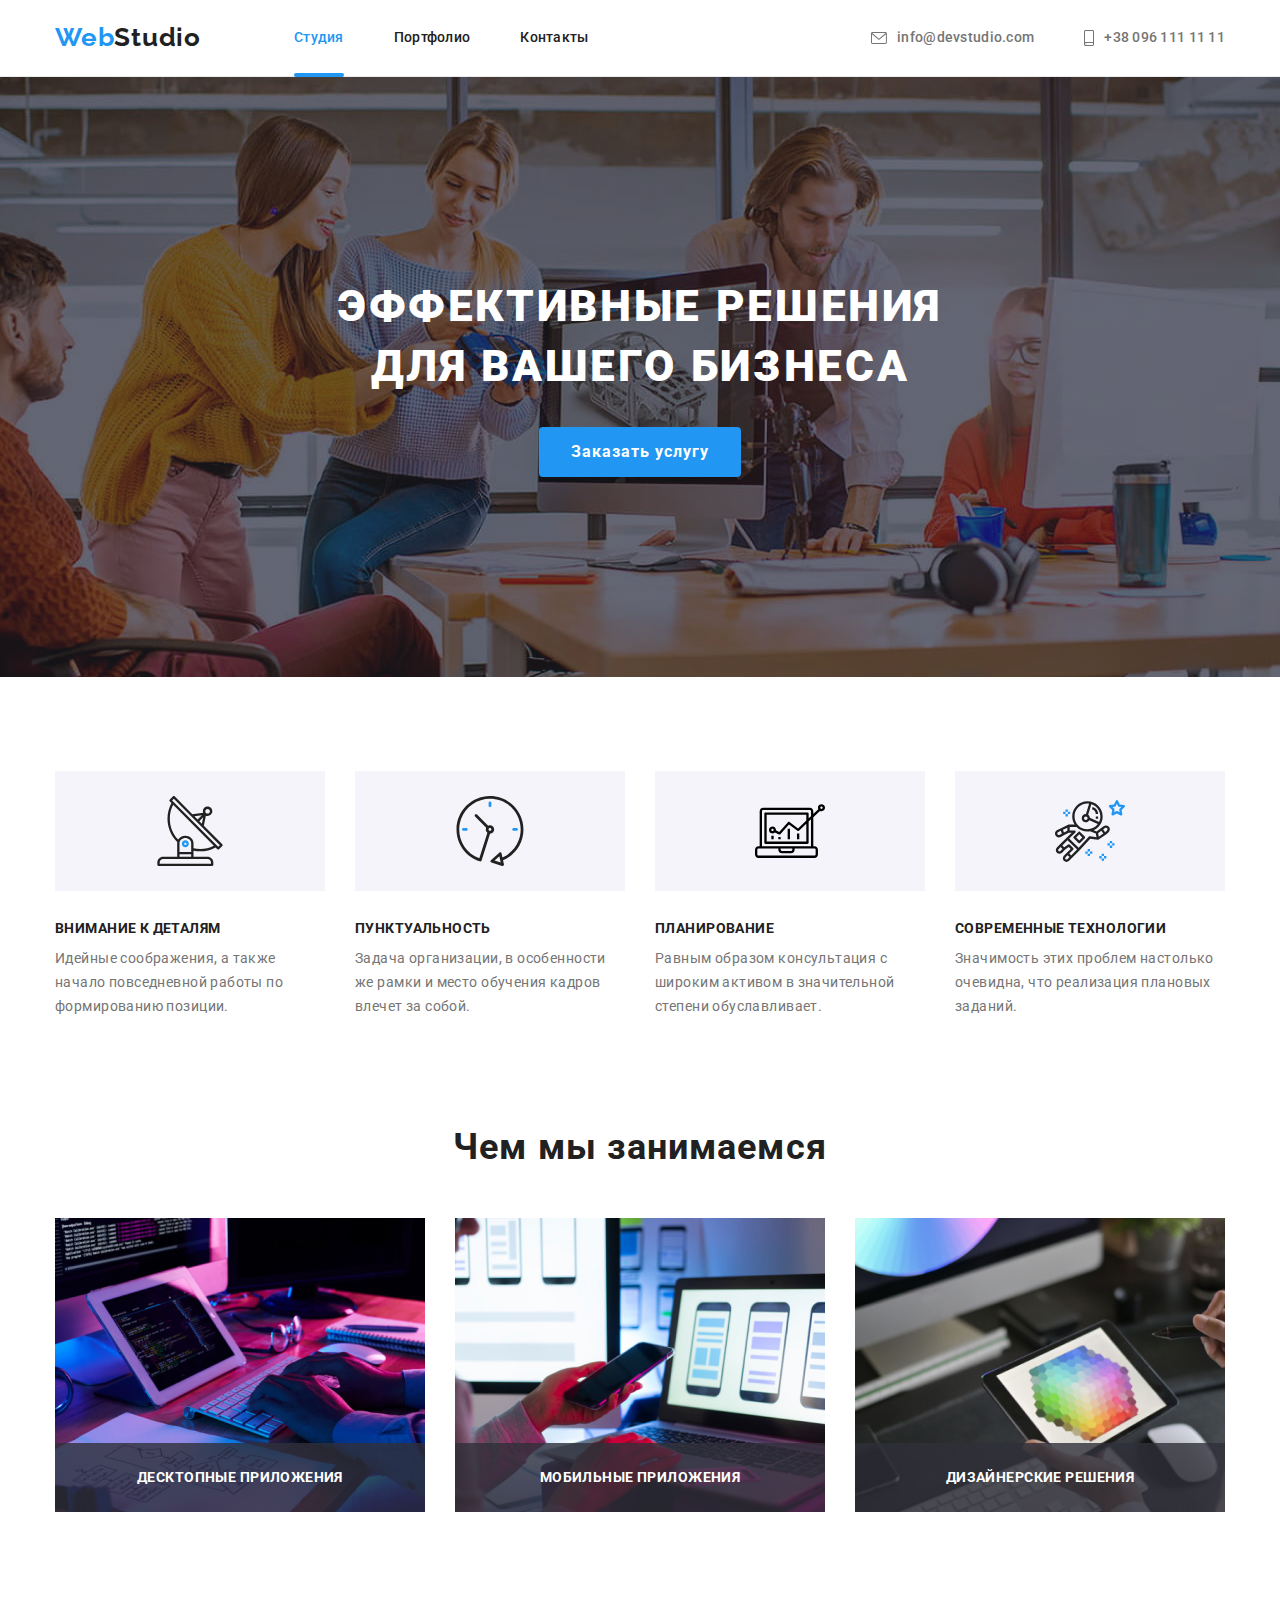
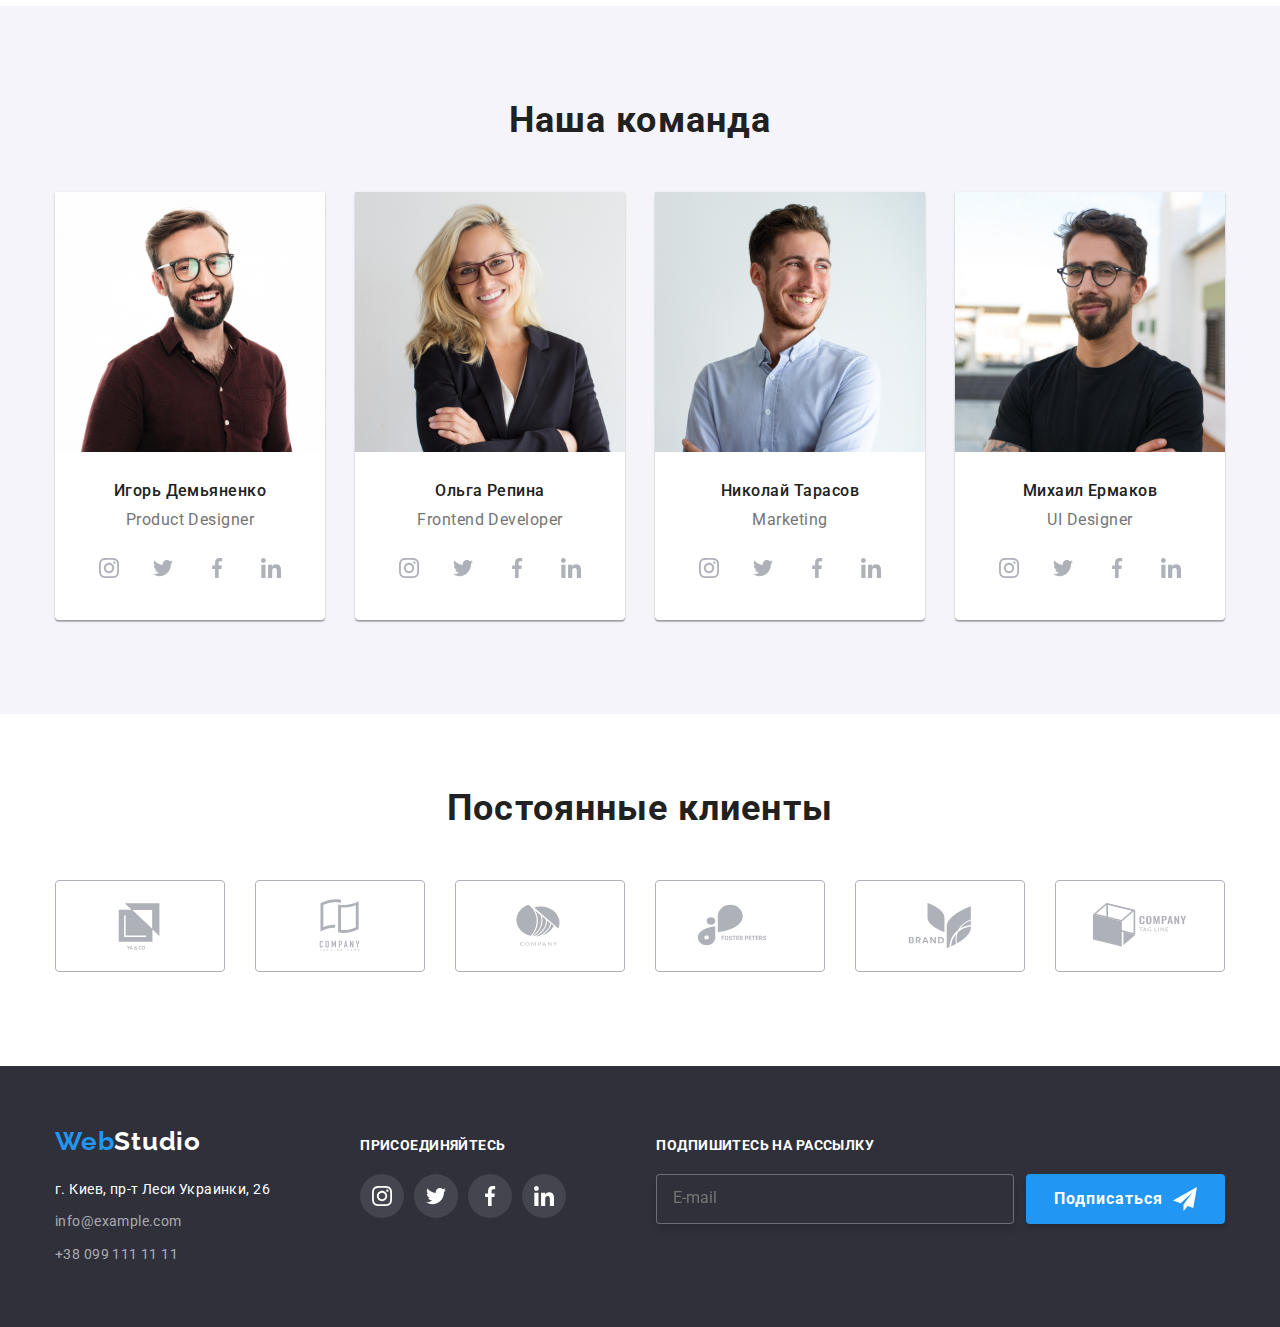
==== commit fab2d976: "Change 7" ====
--- a/index.html
+++ b/index.html
@@ -15,7 +15,7 @@
       rel="stylesheet"
       href="https://cdnjs.cloudflare.com/ajax/libs/modern-normalize/1.0.0/modern-normalize.min.css"
     />
-    <link rel="stylesheet" href="./css/main.min.css" />
+    <link rel="stylesheet" href="./css/main.css" />
   </head>
   <body>
     <!--Шапка сайту-->
@@ -132,7 +132,7 @@
         </div>
       </section>
       <!--Чем мы занимаемся-->
-      <section class="activity-section">
+      <section class="section activity--section">
         <div class="container">
           <h2 class="activity__title">Чем мы занимаемся</h2>
           <ul class="activity-list">
--- a/css/main.css
+++ b/css/main.css
@@ -0,0 +1,1162 @@
+@charset "UTF-8";
+html {
+  -webkit-box-sizing: border-box;
+          box-sizing: border-box;
+}
+
+*,
+*::after,
+*::before {
+  -webkit-box-sizing: inherit;
+          box-sizing: inherit;
+}
+
+/* Стили для обнуления верхних отступов у элементов */
+h1,
+h2,
+h3,
+h4,
+h5,
+h6,
+p {
+  margin-top: 0;
+}
+
+/* Класс для обнуления базовых свойств у списков (ul) */
+ul {
+  list-style: none;
+  padding-left: 0;
+  margin: 0;
+}
+
+/* Класс для обнуления базовых свойств у ссылок */
+a {
+  text-decoration: none;
+  color: inherit;
+}
+
+/* Свойства для корректного отображения картинок */
+img {
+  display: block;
+  max-width: 100%;
+  height: auto;
+}
+
+/* Свойства для обнуления курсива у address */
+address {
+  font-style: normal;
+}
+
+body {
+  font-family: "Roboto", "Verdana";
+  color: #212121;
+}
+
+/* GLOBAL CONTAINER */
+.container {
+  width: 1200px;
+  margin: 0 auto;
+  padding: 0 15px;
+}
+
+.header {
+  border-bottom: 1px solid #ECECEC;
+}
+
+.container-header {
+  display: -webkit-box;
+  display: -ms-flexbox;
+  display: flex;
+  -webkit-box-pack: justify;
+      -ms-flex-pack: justify;
+          justify-content: space-between;
+  -webkit-box-align: center;
+      -ms-flex-align: center;
+          align-items: center;
+}
+
+.header-nav {
+  display: -webkit-box;
+  display: -ms-flexbox;
+  display: flex;
+  -webkit-box-align: center;
+      -ms-flex-align: center;
+          align-items: center;
+}
+
+.header-nav__logo {
+  text-decoration: none;
+  font-family: "Raleway", "Verdana";
+  font-weight: 700;
+  font-size: 26px;
+  line-height: 1.2;
+  letter-spacing: 0.03em;
+  color: #212121;
+}
+
+.header-nav_accent {
+  color: #2196F3;
+}
+
+.header-menu__list {
+  display: -webkit-box;
+  display: -ms-flexbox;
+  display: flex;
+  gap: 50px;
+  margin-left: 93px;
+  list-style: none;
+  font-weight: 500;
+  font-size: 14px;
+  line-height: 1.14;
+  letter-spacing: 0.02em;
+}
+
+.header-menu__link {
+  display: block;
+  padding: 30px 0;
+  color: #212121;
+  -webkit-transition: color 250ms cubic-bezier(0.4, 0, 0.2, 1);
+  transition: color 250ms cubic-bezier(0.4, 0, 0.2, 1);
+}
+.header-menu__link:hover,
+.header-menu__link :focus {
+  color: #2196F3;
+}
+.header-menu__link:active {
+  color: #0f4877;
+}
+
+.header-menu__link--current {
+  position: relative;
+  color: #2196F3;
+}
+.header-menu__link--current:after {
+  content: "";
+  position: absolute;
+  bottom: -1px;
+  left: 0;
+  height: 4px;
+  width: 100%;
+  border-radius: 2px;
+  background-color: #2196F3;
+}
+
+.header-contacts {
+  display: -webkit-box;
+  display: -ms-flexbox;
+  display: flex;
+  -webkit-box-align: center;
+      -ms-flex-align: center;
+          align-items: center;
+}
+
+.headers-contacts__item {
+  margin-right: 50px;
+}
+.headers-contacts__item:last-child {
+  margin-right: 0;
+}
+
+.headers-contacts__link {
+  display: -webkit-box;
+  display: -ms-flexbox;
+  display: flex;
+  -webkit-box-align: center;
+      -ms-flex-align: center;
+          align-items: center;
+  text-decoration: none;
+  font-weight: 500;
+  font-size: 14px;
+  line-height: 1.14;
+  letter-spacing: 0.02em;
+  color: #757575;
+  -webkit-transition: color 250ms cubic-bezier(0.4, 0, 0.2, 1);
+  transition: color 250ms cubic-bezier(0.4, 0, 0.2, 1);
+}
+.headers-contacts__link:hover,
+.headers-contacts__link :focus {
+  color: #2196F3;
+  fill: #2196F3;
+}
+.headers-contacts__link:active {
+  color: #0f4877;
+  fill: #0f4877;
+}
+
+.headers-contacts__icon {
+  margin-right: 10px;
+  fill: currentColor;
+}
+
+.section-hero {
+  max-width: 1600px;
+  height: 600px;
+  padding: 200px 0;
+  margin: 0 auto;
+  background-image: -webkit-gradient(linear, left top, right top, from(rgba(47, 48, 58, 0.4)), to(rgba(47, 48, 58, 0.4))), url(../images/hero-bgimg.jpg);
+  background-image: linear-gradient(to right, rgba(47, 48, 58, 0.4), rgba(47, 48, 58, 0.4)), url(../images/hero-bgimg.jpg);
+  background-color: #2F303A;
+  background-size: cover;
+  background-position: center;
+  background-repeat: no-repeat;
+}
+
+.hero__title {
+  margin-bottom: 30px;
+  text-align: center;
+  text-transform: uppercase;
+  font-weight: 900;
+  font-size: 44px;
+  line-height: 1.36;
+  letter-spacing: 0.06em;
+  color: #ffffff;
+}
+
+.hero__button {
+  display: block;
+  margin: 0 auto;
+  padding: 10px 32px 10px 32px;
+  border: none;
+  border-radius: 4px;
+  font-family: inherit;
+  cursor: pointer;
+  letter-spacing: 0.06em;
+  font-weight: 700;
+  font-size: 16px;
+  line-height: 1.875;
+  background: #2196F3;
+  color: #ffffff;
+  -webkit-box-shadow: 0px 4px 4px rgba(0, 0, 0, 0.15);
+          box-shadow: 0px 4px 4px rgba(0, 0, 0, 0.15);
+  -webkit-transition: background-color 250ms cubic-bezier(0.4, 0, 0.2, 1), color 250ms cubic-bezier(0.4, 0, 0.2, 1);
+  transition: background-color 250ms cubic-bezier(0.4, 0, 0.2, 1), color 250ms cubic-bezier(0.4, 0, 0.2, 1);
+}
+.hero__button:hover,
+.hero__button :focus {
+  background-color: #188ce8;
+}
+.hero__button:active {
+  background-color: #0f4877;
+}
+
+.section {
+  padding: 94px 0;
+}
+
+.features__title--hidden {
+  position: absolute;
+  width: 1px;
+  height: 1px;
+  margin: -1px;
+  border: 0;
+  padding: 0;
+  white-space: nowrap;
+  -webkit-clip-path: inset(100%);
+          clip-path: inset(100%);
+  clip: rect(0 0 0 0);
+  overflow: hidden;
+}
+
+.features-list {
+  display: -webkit-box;
+  display: -ms-flexbox;
+  display: flex;
+  -webkit-box-pack: center;
+      -ms-flex-pack: center;
+          justify-content: center;
+}
+
+.features-list__item {
+  width: 275px;
+}
+
+.features-list__item + .features-list__item {
+  margin-left: 30px;
+}
+
+.container-wrapper {
+  display: -webkit-box;
+  display: -ms-flexbox;
+  display: flex;
+  -webkit-box-pack: center;
+      -ms-flex-pack: center;
+          justify-content: center;
+  -webkit-box-align: center;
+      -ms-flex-align: center;
+          align-items: center;
+  width: 270px;
+  height: 120px;
+  margin-bottom: 30px;
+  background-color: #f5f4fA;
+}
+
+.features-list__title {
+  margin-bottom: 10px;
+  text-transform: uppercase;
+  font-size: 14px;
+  line-height: 1.14;
+  letter-spacing: 0.03em;
+}
+
+.features-list__description {
+  font-size: 14px;
+  line-height: 1.71;
+  letter-spacing: 0.03em;
+  color: #757575;
+}
+
+.activity--section {
+  padding-top: 0;
+}
+
+.activity__title {
+  text-align: center;
+  margin-bottom: 50px;
+  font-weight: 700;
+  font-size: 36px;
+  line-height: 1.16;
+  letter-spacing: 0.03em;
+}
+
+.activity-list {
+  display: -webkit-box;
+  display: -ms-flexbox;
+  display: flex;
+  -webkit-box-pack: justify;
+      -ms-flex-pack: justify;
+          justify-content: space-between;
+}
+
+.activity-list__wrapper {
+  position: relative;
+}
+
+.activity-list__text {
+  position: absolute;
+  bottom: 0;
+  width: 100%;
+  padding: 27px 0 27px 0;
+  margin: 0;
+  text-transform: uppercase;
+  text-align: center;
+  font-family: "Roboto", sans-serif;
+  font-weight: 700;
+  font-size: 14px;
+  line-height: 1.14;
+  letter-spacing: 0.03em;
+  color: #ffffff;
+  background: rgba(47, 48, 58, 0.8);
+}
+
+.team {
+  background-color: #f5f4fA;
+}
+
+.team__title {
+  margin-bottom: 50px;
+  text-align: center;
+  font-weight: 700;
+  font-size: 36px;
+  line-height: 1.16;
+  letter-spacing: 0.03em;
+  color: #212121;
+}
+
+.team-members-list {
+  display: -webkit-box;
+  display: -ms-flexbox;
+  display: flex;
+  -webkit-box-pack: justify;
+      -ms-flex-pack: justify;
+          justify-content: space-between;
+}
+
+.team-members-list__item {
+  border-radius: 0px 0px 4px 4px;
+  background-color: #ffffff;
+  -webkit-box-shadow: 0px 1px 3px rgba(0, 0, 0, 0.12), 0px 1px 1px rgba(0, 0, 0, 0.14), 0px 2px 1px rgba(0, 0, 0, 0.2);
+          box-shadow: 0px 1px 3px rgba(0, 0, 0, 0.12), 0px 1px 1px rgba(0, 0, 0, 0.14), 0px 2px 1px rgba(0, 0, 0, 0.2);
+}
+
+.team-members-information-block {
+  padding: 30px 0 30px 0;
+}
+
+.team-members-information-block__name {
+  text-align: center;
+  margin-bottom: 10px;
+  font-weight: 500;
+  font-size: 16px;
+  line-height: 1.18;
+  letter-spacing: 0.03em;
+  color: #212121;
+}
+
+.team-members-information-block__pos {
+  margin-bottom: 16px;
+  text-align: center;
+  font-size: 16px;
+  line-height: 1.18;
+  letter-spacing: 0.03em;
+  color: #757575;
+}
+
+.team-members-social-net-list {
+  display: -webkit-box;
+  display: -ms-flexbox;
+  display: flex;
+  -webkit-box-pack: center;
+      -ms-flex-pack: center;
+          justify-content: center;
+  -webkit-box-align: center;
+      -ms-flex-align: center;
+          align-items: center;
+}
+
+.team-members-social-net-list__item {
+  margin-left: 10px;
+}
+.team-members-social-net-list__item:nth-child(1) {
+  margin-left: 0;
+}
+.team-members-social-net-list__item:nth-child(4) {
+  margin-right: 0;
+}
+
+.team-members-social-net-list__link {
+  display: -webkit-box;
+  display: -ms-flexbox;
+  display: flex;
+  -webkit-box-pack: center;
+      -ms-flex-pack: center;
+          justify-content: center;
+  -webkit-box-align: center;
+      -ms-flex-align: center;
+          align-items: center;
+  width: 44px;
+  height: 44px;
+  border-radius: 50%;
+  color: #afb1b8;
+  -webkit-transition: color 250ms cubic-bezier(0.4, 0, 0.2, 1), background-color 250ms cubic-bezier(0.4, 0, 0.2, 1);
+  transition: color 250ms cubic-bezier(0.4, 0, 0.2, 1), background-color 250ms cubic-bezier(0.4, 0, 0.2, 1);
+}
+.team-members-social-net-list__link:hover,
+.team-members-social-net-list__link :focus {
+  background-color: #2196F3;
+  color: #ffffff;
+}
+.team-members-social-net-list__link:active {
+  background-color: #0f4877;
+  color: #cecece;
+}
+
+.team-members-social-net-list__icon {
+  width: 20px;
+  height: 20px;
+  fill: currentColor;
+}
+
+.clients {
+  padding: 74px 0 94px 0;
+  background-color: #ffffff;
+}
+
+.clients__title {
+  text-align: center;
+  margin-bottom: 50px;
+  font-weight: 700;
+  font-size: 36px;
+  line-height: 1.16;
+  letter-spacing: 0.03em;
+}
+
+.clients-list {
+  display: -webkit-box;
+  display: -ms-flexbox;
+  display: flex;
+  -webkit-box-pack: justify;
+      -ms-flex-pack: justify;
+          justify-content: space-between;
+}
+
+.client-list__link {
+  display: -webkit-box;
+  display: -ms-flexbox;
+  display: flex;
+  -webkit-box-align: center;
+      -ms-flex-align: center;
+          align-items: center;
+  -webkit-box-pack: center;
+      -ms-flex-pack: center;
+          justify-content: center;
+  border: 1px solid #afb1b8;
+  border-radius: 4px;
+  width: 170px;
+  height: 92px;
+  color: #afb1b8;
+  -webkit-transition: border-color 250ms cubic-bezier(0.4, 0, 0.2, 1), color 250ms cubic-bezier(0.4, 0, 0.2, 1);
+  transition: border-color 250ms cubic-bezier(0.4, 0, 0.2, 1), color 250ms cubic-bezier(0.4, 0, 0.2, 1);
+}
+.client-list__link:hover,
+.client-list__link :focus {
+  border-color: #2196F3;
+  color: #2196F3;
+}
+.client-list__link:active {
+  border-color: #0f4877;
+  color: #0f4877;
+}
+
+.client-list__icon {
+  fill: currentColor;
+}
+
+.footer {
+  padding: 60px 0 60px 0;
+  background-color: #2F303A;
+}
+
+.footer-container {
+  display: -webkit-box;
+  display: -ms-flexbox;
+  display: flex;
+  -webkit-box-align: baseline;
+      -ms-flex-align: baseline;
+          align-items: baseline;
+}
+
+.footer-contacts__logo {
+  display: inline-block;
+  margin-bottom: 20px;
+  text-decoration: none;
+  font-family: "Raleway", "Verdana";
+  font-weight: 700;
+  font-size: 26px;
+  line-height: 1.2;
+  letter-spacing: 0.03em;
+  color: #ffffff;
+}
+
+.footer-contacts__accent {
+  color: #2196F3;
+}
+
+.footer-contacts__adress {
+  margin-bottom: 9px;
+  font-style: unset;
+  font-weight: 400;
+  font-size: 14px;
+  line-height: 24px;
+  letter-spacing: 0.03em;
+}
+
+.footer-contacts__link {
+  color: #ffffff;
+  -webkit-transition: color 250ms cubic-bezier(0.4, 0, 0.2, 1);
+  transition: color 250ms cubic-bezier(0.4, 0, 0.2, 1);
+}
+
+.footer-list {
+  list-style: none;
+  font-weight: 400;
+  font-size: 14px;
+  line-height: 1.7;
+  letter-spacing: 0.03em;
+}
+
+.footer-list__item:not(:last-child) {
+  margin-bottom: 9px;
+}
+
+.footer-list__link {
+  display: inline-block;
+  text-decoration: none;
+  color: rgba(255, 255, 255, 0.6);
+  -webkit-transition: color 250ms cubic-bezier(0.4, 0, 0.2, 1);
+  transition: color 250ms cubic-bezier(0.4, 0, 0.2, 1);
+}
+.footer-list__link:hover,
+.footer-list__link :focus {
+  color: #2196F3;
+}
+.footer-list__link:active {
+  color: #0f4877;
+}
+
+.footer-social-net-cont {
+  margin-left: auto;
+}
+
+.footer-social-net-cont__title {
+  -ms-flex-item-align: end;
+      align-self: flex-end;
+  margin-bottom: 20px;
+  text-transform: uppercase;
+  font-weight: 700;
+  font-size: 14px;
+  line-height: 1.14;
+  letter-spacing: 0.03em;
+  color: #ffffff;
+}
+
+.footer-social-net-list {
+  display: -webkit-box;
+  display: -ms-flexbox;
+  display: flex;
+}
+
+.footer-social-net-list__item {
+  margin-left: 10px;
+}
+.footer-social-net-list__item:nth-child(1) {
+  margin-left: 0;
+}
+.footer-social-net-list__item:nth-child(4) {
+  margin-right: 0;
+}
+
+.footer-social-net-list__link {
+  display: -webkit-box;
+  display: -ms-flexbox;
+  display: flex;
+  -webkit-box-pack: center;
+      -ms-flex-pack: center;
+          justify-content: center;
+  -webkit-box-align: center;
+      -ms-flex-align: center;
+          align-items: center;
+  border-radius: 50%;
+  width: 44px;
+  height: 44px;
+  color: #ffffff;
+  background-color: rgba(255, 255, 255, 0.1);
+  -webkit-transition: background-color 250ms cubic-bezier(0.4, 0, 0.2, 1);
+  transition: background-color 250ms cubic-bezier(0.4, 0, 0.2, 1);
+}
+.footer-social-net-list__link:hover,
+.footer-social-net-list__link :focus {
+  background-color: #2196F3;
+}
+.footer-social-net-list__link:active {
+  background-color: #0f4877;
+  fill: #cecece;
+}
+
+.footer-social-net-list__icon {
+  height: 20px;
+  width: 20px;
+  fill: currentColor;
+}
+
+.footer-form-container {
+  margin-left: auto;
+}
+
+.footer-form {
+  display: -webkit-box;
+  display: -ms-flexbox;
+  display: flex;
+  -webkit-box-orient: vertical;
+  -webkit-box-direction: normal;
+      -ms-flex-direction: column;
+          flex-direction: column;
+}
+
+.input-submit-container {
+  display: -webkit-box;
+  display: -ms-flexbox;
+  display: flex;
+}
+
+.footer-form-input {
+  min-width: 358px;
+  padding: 0 0 0 16px;
+  margin-right: 12px;
+  border: 1px solid rgba(255, 255, 255, 0.3);
+  border-radius: 4px;
+  -webkit-filter: drop-shadow(0px 4px 4px rgba(0, 0, 0, 0.15));
+          filter: drop-shadow(0px 4px 4px rgba(0, 0, 0, 0.15));
+  color: #ffffff;
+  background-color: #2F303A;
+}
+
+.footer-title-email {
+  display: block;
+  margin-bottom: 20px;
+  font-weight: 700;
+  font-size: 14px;
+  line-height: 1.14;
+  letter-spacing: 0.03em;
+  text-transform: uppercase;
+  color: #ffffff;
+}
+
+.footer-form-button {
+  display: -webkit-box;
+  display: -ms-flexbox;
+  display: flex;
+  -webkit-box-align: center;
+      -ms-flex-align: center;
+          align-items: center;
+  padding: 10px 28px 10px 28px;
+  -webkit-box-shadow: 0px 4px 4px rgba(0, 0, 0, 0.15);
+          box-shadow: 0px 4px 4px rgba(0, 0, 0, 0.15);
+  border: 0;
+  border-radius: 4px;
+  cursor: pointer;
+  font-weight: 700;
+  font-size: 16px;
+  line-height: 1.875;
+  letter-spacing: 0.06em;
+  color: #ffffff;
+  background: #2196F3;
+  -webkit-transition: background-color 250ms cubic-bezier(0.4, 0, 0.2, 1);
+  transition: background-color 250ms cubic-bezier(0.4, 0, 0.2, 1);
+}
+.footer-form-button:hover,
+.footer-form-button :focus {
+  background-color: #188ce8;
+}
+.footer-form-button:active {
+  background-color: #0f4877;
+}
+
+.footer-form-svg {
+  margin-left: 10px;
+  fill: currentColor;
+}
+
+.template-container__title-hidden {
+  display: none;
+  text-align: center;
+  font-weight: 700;
+  font-size: 36px;
+  line-height: 1.16;
+  letter-spacing: 0.03em;
+  color: #212121;
+}
+
+.filters-list {
+  display: -webkit-box;
+  display: -ms-flexbox;
+  display: flex;
+  -webkit-box-pack: center;
+      -ms-flex-pack: center;
+          justify-content: center;
+  list-style: none;
+  margin-bottom: 50px;
+}
+
+.filter-list__item {
+  margin-left: 8px;
+}
+.filter-list__item:first-child {
+  margin-left: 0;
+}
+
+.filter-list__button {
+  padding: 6px 22px;
+  border: none;
+  border-radius: 4px;
+  text-align: center;
+  font-family: inherit;
+  cursor: pointer;
+  font-weight: 500;
+  font-size: 16px;
+  line-height: 1.6;
+  color: #212121;
+  background: #f5f4fA;
+  -webkit-transition: color 250ms cubic-bezier(0.4, 0, 0.2, 1), background-color 250ms cubic-bezier(0.4, 0, 0.2, 1), -webkit-box-shadow 250ms cubic-bezier(0.4, 0, 0.2, 1);
+  transition: color 250ms cubic-bezier(0.4, 0, 0.2, 1), background-color 250ms cubic-bezier(0.4, 0, 0.2, 1), -webkit-box-shadow 250ms cubic-bezier(0.4, 0, 0.2, 1);
+  transition: color 250ms cubic-bezier(0.4, 0, 0.2, 1), box-shadow 250ms cubic-bezier(0.4, 0, 0.2, 1), background-color 250ms cubic-bezier(0.4, 0, 0.2, 1);
+  transition: color 250ms cubic-bezier(0.4, 0, 0.2, 1), box-shadow 250ms cubic-bezier(0.4, 0, 0.2, 1), background-color 250ms cubic-bezier(0.4, 0, 0.2, 1), -webkit-box-shadow 250ms cubic-bezier(0.4, 0, 0.2, 1);
+}
+.filter-list__button:hover,
+.filter-list__button :focus {
+  background-color: #188ce8;
+  color: #ffffff;
+  -webkit-box-shadow: 0px 3px 1px rgba(0, 0, 0, 0.1), 0px 1px 2px rgba(0, 0, 0, 0.08), 0px 2px 2px rgba(0, 0, 0, 0.12);
+          box-shadow: 0px 3px 1px rgba(0, 0, 0, 0.1), 0px 1px 2px rgba(0, 0, 0, 0.08), 0px 2px 2px rgba(0, 0, 0, 0.12);
+}
+.filter-list__button:active {
+  background-color: #0f4877;
+  color: #ffffff;
+}
+
+.filter-list__current-button {
+  background-color: #188ce8;
+  color: #ffffff;
+  -webkit-box-shadow: 0px 3px 1px rgba(0, 0, 0, 0.1), 0px 1px 2px rgba(0, 0, 0, 0.08), 0px 2px 2px rgba(0, 0, 0, 0.12);
+          box-shadow: 0px 3px 1px rgba(0, 0, 0, 0.1), 0px 1px 2px rgba(0, 0, 0, 0.08), 0px 2px 2px rgba(0, 0, 0, 0.12);
+}
+
+.template-title {
+  text-align: center;
+  font-weight: 700;
+  font-size: 36px;
+  line-height: 1.16;
+  letter-spacing: 0.03em;
+  color: #212121;
+}
+
+.template-list {
+  display: -webkit-box;
+  display: -ms-flexbox;
+  display: flex;
+  -ms-flex-wrap: wrap;
+      flex-wrap: wrap;
+  margin-top: -30px;
+  margin-left: -30px;
+}
+
+.template-list__item {
+  -ms-flex-preferred-size: calc(33.3333333333% - 30px);
+      flex-basis: calc(33.3333333333% - 30px);
+  margin-top: 30px;
+  margin-left: 30px;
+}
+
+.template-list__link {
+  display: block;
+  -webkit-transition: -webkit-box-shadow 250ms cubic-bezier(0.4, 0, 0.2, 1);
+  transition: -webkit-box-shadow 250ms cubic-bezier(0.4, 0, 0.2, 1);
+  transition: box-shadow 250ms cubic-bezier(0.4, 0, 0.2, 1);
+  transition: box-shadow 250ms cubic-bezier(0.4, 0, 0.2, 1), -webkit-box-shadow 250ms cubic-bezier(0.4, 0, 0.2, 1);
+}
+.template-list__link:hover,
+.template-list__link :focus {
+  -webkit-box-shadow: 0px 1px 1px rgba(0, 0, 0, 0.12), 0px 4px 4px rgba(0, 0, 0, 0.06), 1px 4px 6px rgba(0, 0, 0, 0.16);
+          box-shadow: 0px 1px 1px rgba(0, 0, 0, 0.12), 0px 4px 4px rgba(0, 0, 0, 0.06), 1px 4px 6px rgba(0, 0, 0, 0.16);
+}
+
+.template-thumb-container {
+  position: relative;
+  overflow: hidden;
+}
+
+.pop-up-container {
+  position: absolute;
+  bottom: 0;
+  top: 100%;
+  width: 100%;
+  height: auto;
+  padding: 63px 24px 63px 24px;
+  opacity: 1;
+  background-color: rgba(33, 150, 243, 0.9);
+  -webkit-transition: 250ms cubic-bezier(0.4, 0, 0.2, 1);
+  transition: 250ms cubic-bezier(0.4, 0, 0.2, 1);
+}
+
+.pop-up-container__txt {
+  font-weight: 400;
+  font-size: 18px;
+  line-height: 1.55;
+  letter-spacing: 0.03em;
+  color: #ffffff;
+}
+
+.template-list__link:hover .pop-up-container,
+.template-list__link:focus .pop-up-container {
+  top: 0;
+  right: 0;
+  opacity: 1;
+}
+
+.thumb-description-container {
+  padding: 20px 24px 4px 24px;
+  border: 1px solid #EEEEEE;
+  border-top-width: 0;
+  width: 370px;
+  background: #ffffff;
+}
+
+.thumb-description-container__title {
+  margin-bottom: 4px;
+  font-weight: 700;
+  font-size: 18px;
+  line-height: 2;
+  letter-spacing: 0.06em;
+  color: #212121;
+}
+
+.thumb-description-container__txt {
+  margin-bottom: 20px;
+  font-weight: 400;
+  font-size: 16px;
+  line-height: 1.8;
+  letter-spacing: 0.03em;
+  color: #757575;
+}
+
+.backdrop-container {
+  position: fixed;
+  top: 0;
+  left: 0;
+  width: 100%;
+  height: 100%;
+  background: rgba(0, 0, 0, 0.2);
+  opacity: 1;
+  -webkit-transition: opacity 250ms cubic-bezier(0.4, 0, 0.2, 1);
+  transition: opacity 250ms cubic-bezier(0.4, 0, 0.2, 1);
+}
+
+.backdrop-container--is-hidden {
+  opacity: 0;
+  pointer-events: none;
+}
+
+.modal-container {
+  position: absolute;
+  top: 50%;
+  left: 50%;
+  min-width: 528px;
+  min-height: 581px;
+  -webkit-transform: translate(-50%, -50%) scale(1);
+          transform: translate(-50%, -50%) scale(1);
+  border-radius: 4px;
+  background-color: #ffffff;
+  -webkit-box-shadow: 0px 1px 3px rgba(0, 0, 0, 0.12), 0px 1px 1px rgba(0, 0, 0, 0.14), 0px 2px 1px rgba(0, 0, 0, 0.2);
+          box-shadow: 0px 1px 3px rgba(0, 0, 0, 0.12), 0px 1px 1px rgba(0, 0, 0, 0.14), 0px 2px 1px rgba(0, 0, 0, 0.2);
+}
+
+.modal-container__button {
+  display: -webkit-box;
+  display: -ms-flexbox;
+  display: flex;
+  -webkit-box-pack: center;
+      -ms-flex-pack: center;
+          justify-content: center;
+  -webkit-box-align: center;
+      -ms-flex-align: center;
+          align-items: center;
+  position: absolute;
+  top: 8px;
+  right: 8px;
+  width: 30px;
+  height: 30px;
+  border: 1px solid rgba(0, 0, 0, 0.1);
+  border-radius: 50%;
+  cursor: pointer;
+  background-color: rgb(255, 255, 255);
+  -webkit-transition: opacity 250ms cubic-bezier(0.4, 0, 0.2, 1), color 250ms cubic-bezier(0.4, 0, 0.2, 1);
+  transition: opacity 250ms cubic-bezier(0.4, 0, 0.2, 1), color 250ms cubic-bezier(0.4, 0, 0.2, 1);
+}
+.modal-container__button:hover,
+.modal-container__button :focus {
+  color: #2196F3;
+}
+.modal-container__button:active {
+  color: #0f4877;
+}
+
+.modal-container__icon {
+  display: -webkit-box;
+  display: -ms-flexbox;
+  display: flex;
+  -webkit-box-pack: center;
+      -ms-flex-pack: center;
+          justify-content: center;
+  -webkit-box-align: center;
+      -ms-flex-align: center;
+          align-items: center;
+  position: absolute;
+  top: 50%;
+  left: 50%;
+  padding-top: 1px;
+  -webkit-transform: translate(-50%, -50%);
+          transform: translate(-50%, -50%);
+  fill: currentColor;
+}
+
+.modal-form {
+  padding: 40px;
+}
+
+.modal-form__title {
+  display: block;
+  text-align: center;
+  font-size: 20px;
+  line-height: 1.15;
+  letter-spacing: 0.03em;
+  color: #000000;
+  margin-bottom: 12px;
+}
+
+.form-field {
+  position: relative;
+  display: -webkit-box;
+  display: -ms-flexbox;
+  display: flex;
+  -webkit-box-orient: vertical;
+  -webkit-box-direction: normal;
+      -ms-flex-direction: column;
+          flex-direction: column;
+  margin-bottom: 10px;
+}
+.form-field:nth-child(5) {
+  margin-bottom: 20px;
+}
+.form-field:focus-within > .form-field__icon {
+  fill: #2196F3;
+}
+
+.form-field__label {
+  margin-bottom: 4px;
+  font-weight: 400;
+  font-size: 12px;
+  line-height: 1.16;
+  letter-spacing: 0.01em;
+  color: #757575;
+}
+
+.form-field__icon {
+  display: inline-block;
+  position: absolute;
+  top: 50%;
+  left: 12px;
+  -webkit-transition: fill 250ms cubic-bezier(0.4, 0, 0.2, 1);
+  transition: fill 250ms cubic-bezier(0.4, 0, 0.2, 1);
+}
+
+.form-field__input {
+  height: 40px;
+  padding: 0 0 0 42px;
+  border: 1px solid rgba(33, 33, 33, 0.2);
+  border-radius: 4px;
+  -webkit-transition: border-color 250ms cubic-bezier(0.4, 0, 0.2, 1);
+  transition: border-color 250ms cubic-bezier(0.4, 0, 0.2, 1);
+}
+.form-field__input:focus-within {
+  border: 1px solid #2196F3;
+  outline-style: none;
+}
+
+.form-field__textarea {
+  resize: none;
+  height: 120px;
+  padding: 12px 16px 12px 16px;
+  border: 1px solid rgba(33, 33, 33, 0.2);
+  border-radius: 4px;
+  -webkit-transition: border-color 250ms cubic-bezier(0.4, 0, 0.2, 1);
+  transition: border-color 250ms cubic-bezier(0.4, 0, 0.2, 1);
+  font-size: 14px;
+}
+.form-field__textarea:focus {
+  border: 1px solid #2196F3;
+  outline-style: none;
+}
+.form-field__textarea::-webkit-input-placeholder {
+  letter-spacing: 0.01em;
+  color: rgba(117, 117, 117, 0.5);
+}
+.form-field__textarea::-moz-placeholder {
+  letter-spacing: 0.01em;
+  color: rgba(117, 117, 117, 0.5);
+}
+.form-field__textarea:-ms-input-placeholder {
+  letter-spacing: 0.01em;
+  color: rgba(117, 117, 117, 0.5);
+}
+.form-field__textarea::-ms-input-placeholder {
+  letter-spacing: 0.01em;
+  color: rgba(117, 117, 117, 0.5);
+}
+.form-field__textarea::placeholder {
+  letter-spacing: 0.01em;
+  color: rgba(117, 117, 117, 0.5);
+}
+
+.form-block {
+  display: -webkit-box;
+  display: -ms-flexbox;
+  display: flex;
+  -webkit-box-pack: center;
+      -ms-flex-pack: center;
+          justify-content: center;
+  margin-bottom: 30px;
+}
+
+.form-block__label {
+  display: -webkit-box;
+  display: -ms-flexbox;
+  display: flex;
+  -webkit-box-pack: center;
+      -ms-flex-pack: center;
+          justify-content: center;
+  -webkit-box-align: center;
+      -ms-flex-align: center;
+          align-items: center;
+  font-weight: 400;
+  font-size: 14px;
+  line-height: 1.7;
+  letter-spacing: 0.03em;
+  color: #757575;
+}
+
+.form-block_checkbox {
+  appearance: none;
+  -webkit-appearance: none;
+  -moz-appearance: none;
+}
+
+.form-block__icon {
+  margin-right: 7px;
+  border: 2px solid #212121;
+  border-radius: 2px;
+  fill: #ffffff;
+  -webkit-transition: background-color 250ms cubic-bezier(0.4, 0, 0.2, 1), border-color 250ms cubic-bezier(0.4, 0, 0.2, 1), border-origin 250ms cubic-bezier(0.4, 0, 0.2, 1), background-image 250ms cubic-bezier(0.4, 0, 0.2, 1);
+  transition: background-color 250ms cubic-bezier(0.4, 0, 0.2, 1), border-color 250ms cubic-bezier(0.4, 0, 0.2, 1), border-origin 250ms cubic-bezier(0.4, 0, 0.2, 1), background-image 250ms cubic-bezier(0.4, 0, 0.2, 1);
+}
+
+.form-block_checkbox:checked + .form-block__icon {
+  background-color: #2196F3;
+  border: #2196F3;
+  border-radius: 2px;
+  background-origin: border-box;
+  background-position: center;
+  background-size: contain;
+}
+
+.form-block__link {
+  display: inline-block;
+  text-decoration: underline;
+  -webkit-text-decoration-skip-ink: none;
+          text-decoration-skip-ink: none;
+  font-weight: 400;
+  font-size: 14px;
+  line-height: 1.7;
+  letter-spacing: 0.03em;
+  color: #2196F3;
+}
+
+.modal-form__button {
+  display: -webkit-box;
+  display: -ms-flexbox;
+  display: flex;
+  -webkit-box-pack: center;
+      -ms-flex-pack: center;
+          justify-content: center;
+  border: 0;
+  border-radius: 4px;
+  padding: 10px 55px 10px 55px;
+  margin: 0 auto;
+  text-align: center;
+  cursor: pointer;
+  font-weight: 700;
+  font-size: 16px;
+  line-height: 1.875;
+  letter-spacing: 0.06em;
+  color: #ffffff;
+  background: #2196F3;
+  -webkit-box-shadow: 0px 4px 4px rgba(0, 0, 0, 0.15);
+          box-shadow: 0px 4px 4px rgba(0, 0, 0, 0.15);
+  -webkit-transition: background-color 250ms cubic-bezier(0.4, 0, 0.2, 1), color 250ms cubic-bezier(0.4, 0, 0.2, 1);
+  transition: background-color 250ms cubic-bezier(0.4, 0, 0.2, 1), color 250ms cubic-bezier(0.4, 0, 0.2, 1);
+}
+.modal-form__button:hover,
+.modal-form__button :focus {
+  background-color: #188ce8;
+}
+.modal-form__button:active {
+  background-color: #0f4877;
+}/*# sourceMappingURL=main.css.map */